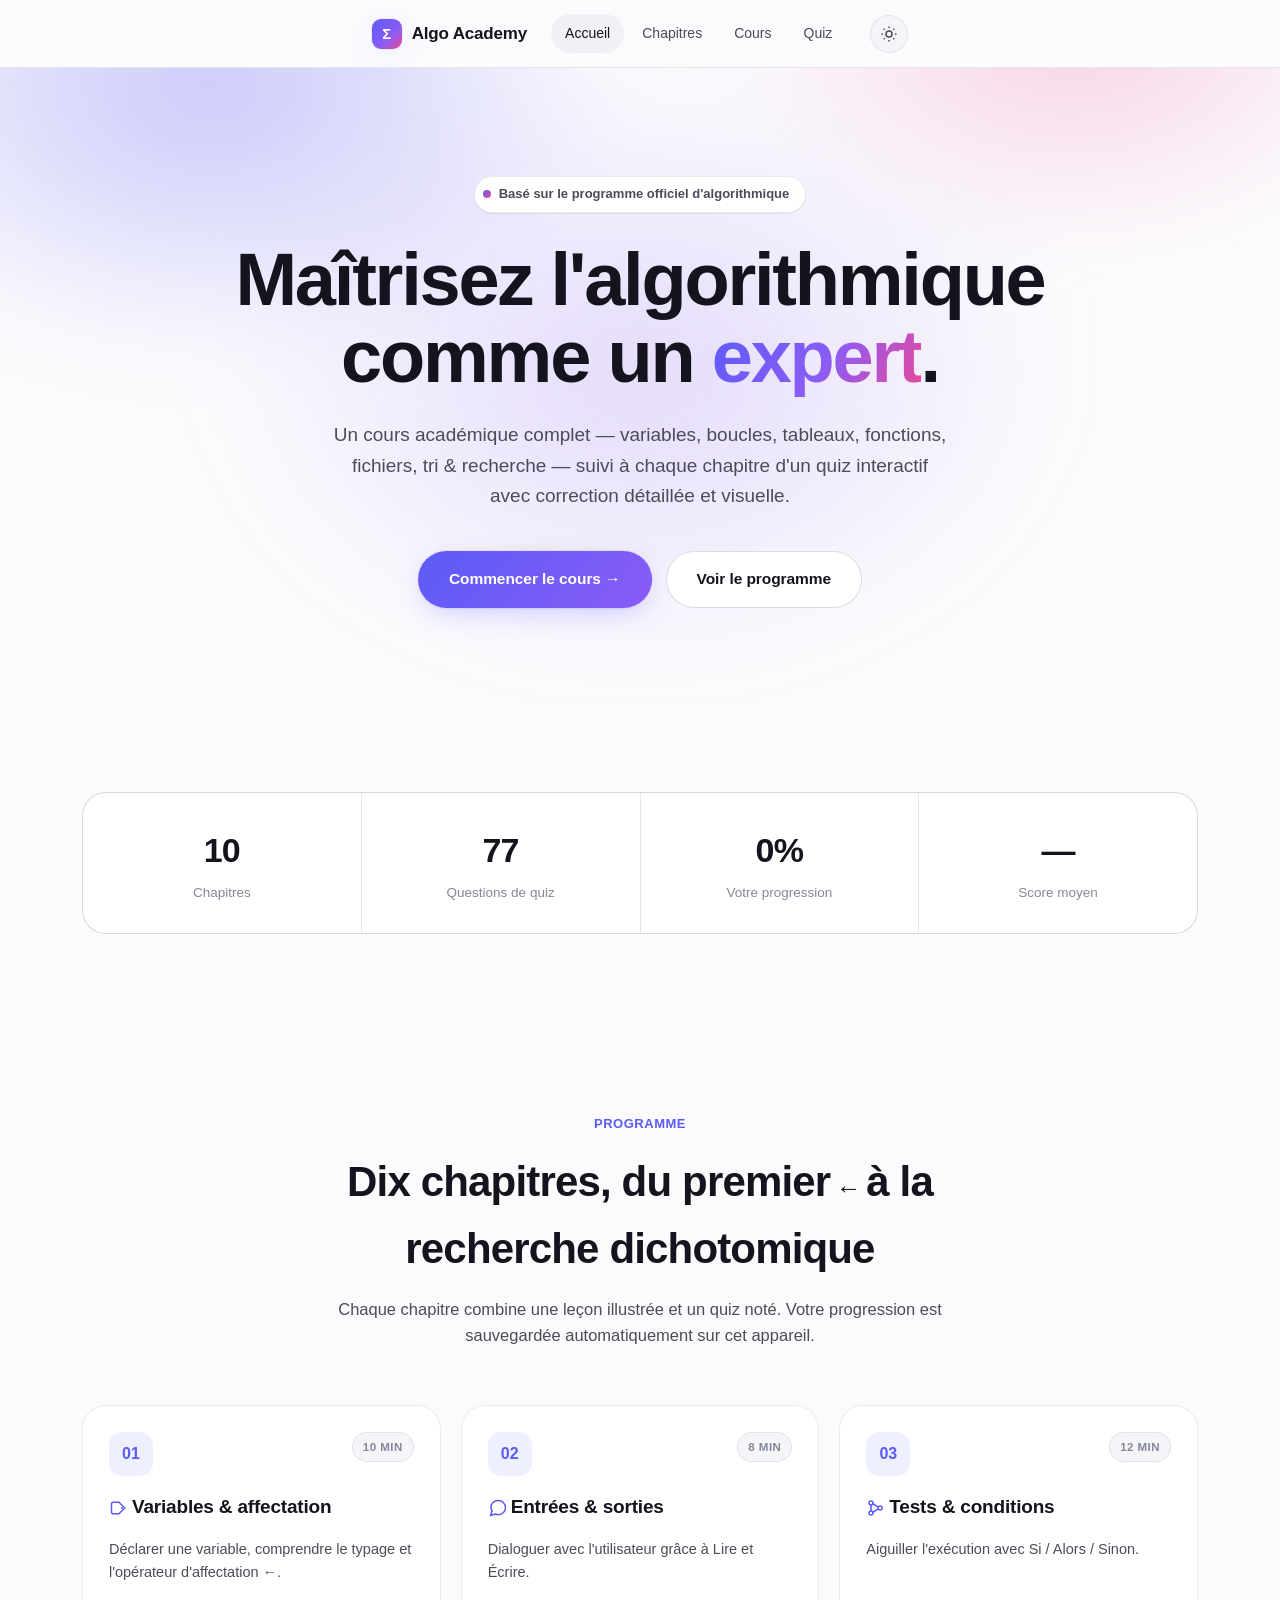
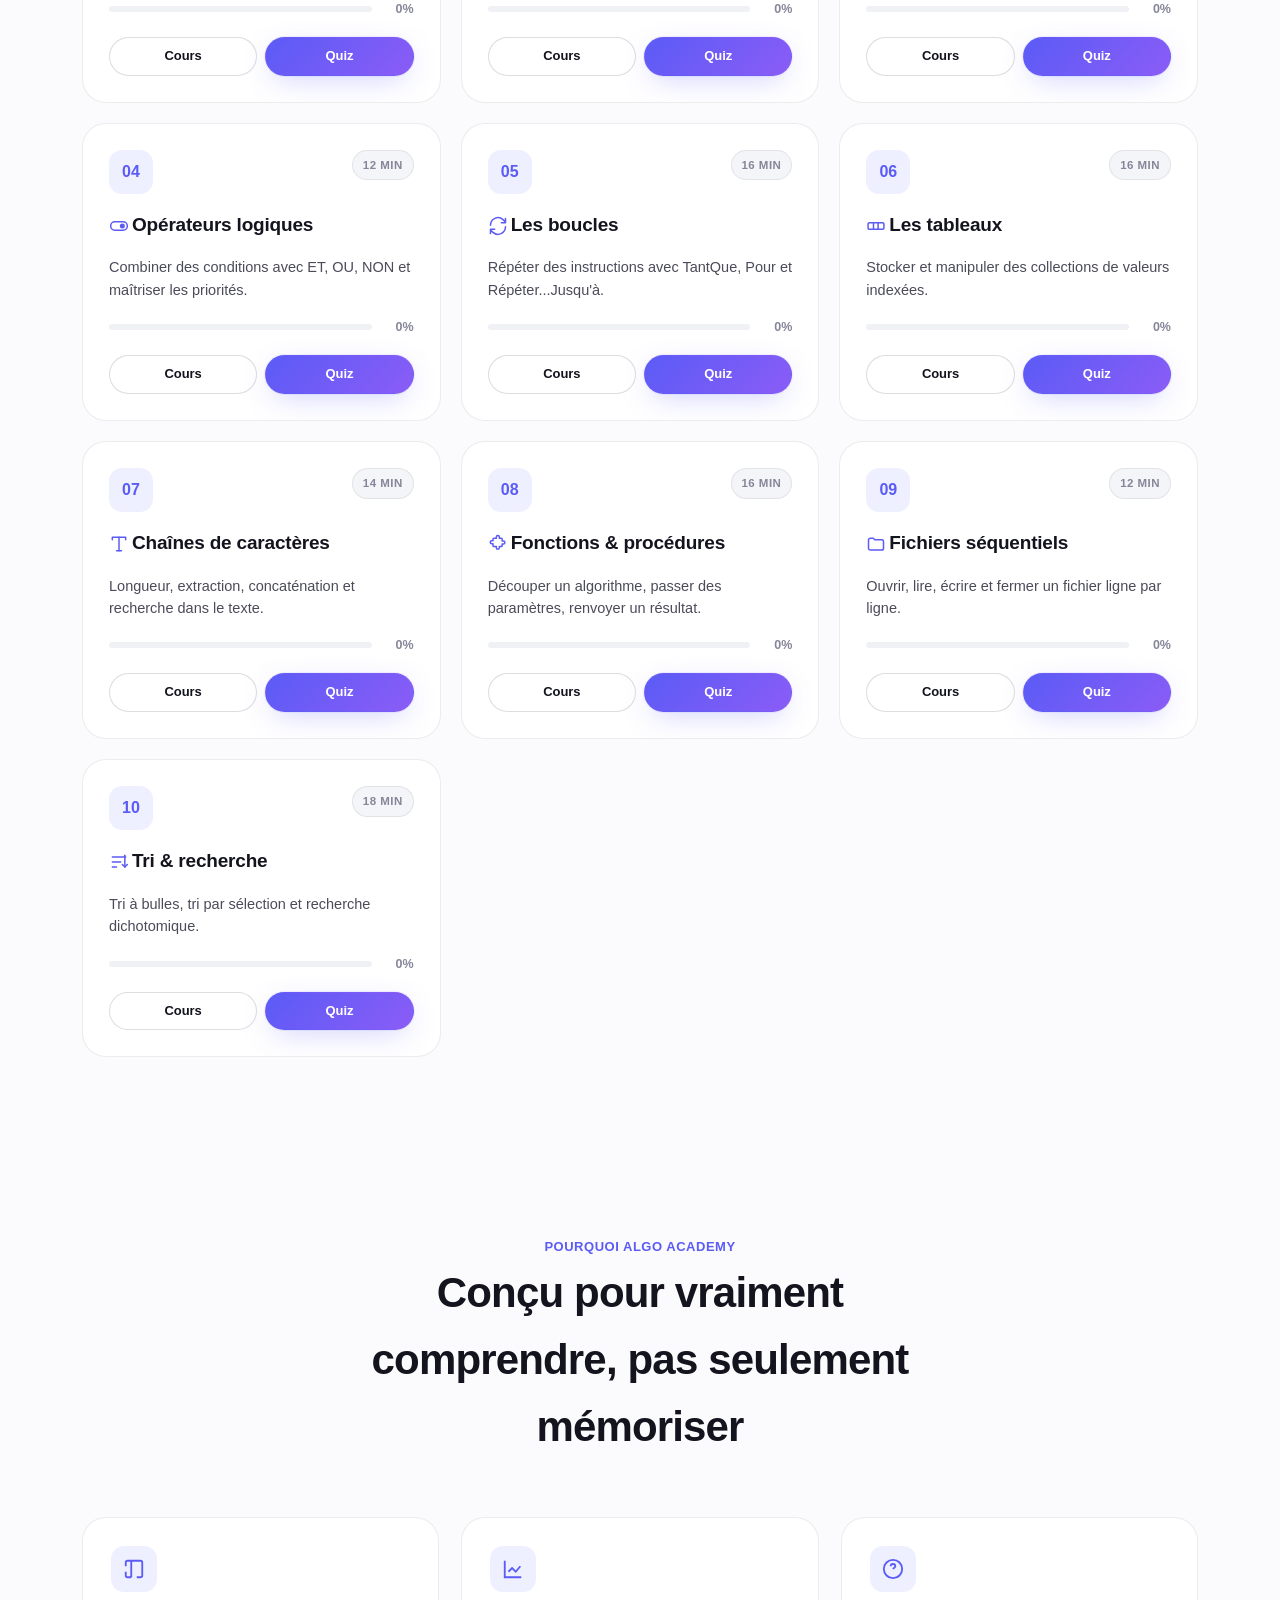
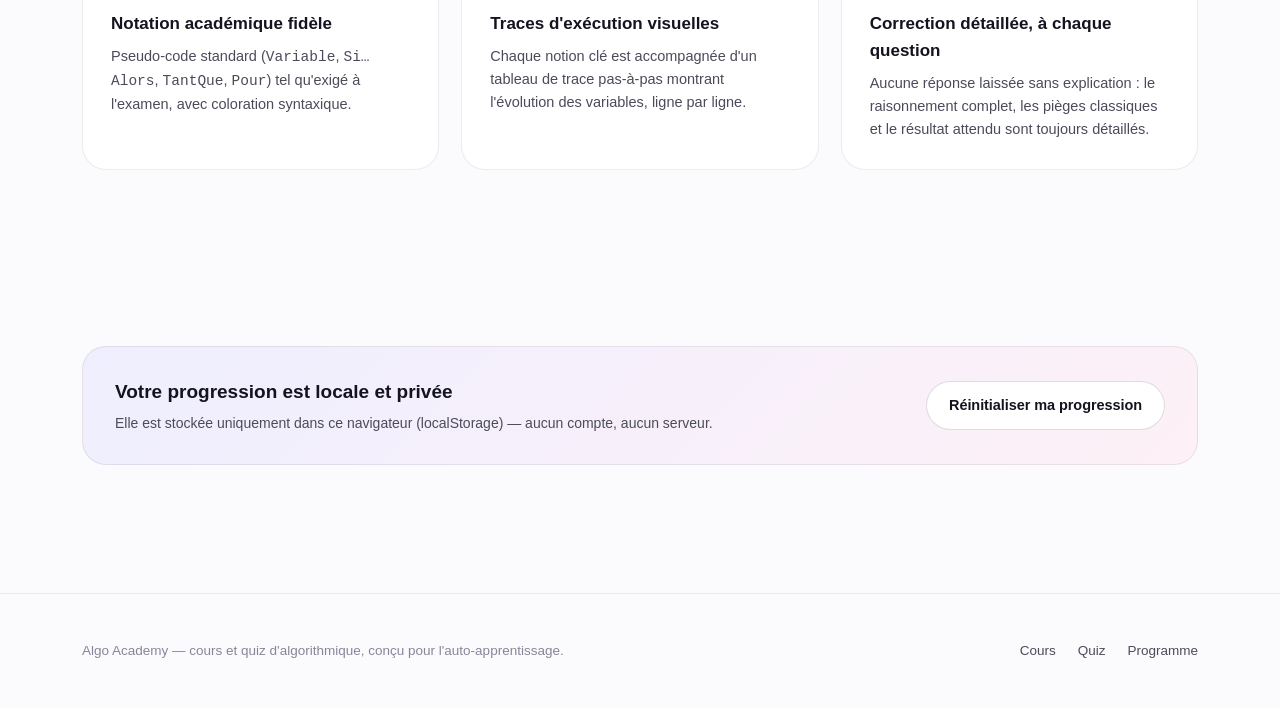
==== index.html @ 5d58f47e "fix all pages" ====
<!doctype html>
<html lang="fr">
<head>
<meta charset="UTF-8" />
<meta name="viewport" content="width=device-width, initial-scale=1.0" />
<title>Algo Academy — Cours &amp; quiz d'algorithmique</title>
<meta name="description" content="Apprenez l'algorithmique de zéro : cours académique complet et quiz interactifs avec correction détaillée et visuelle." />
<link rel="icon" href="data:image/svg+xml,<svg xmlns=%22http://www.w3.org/2000/svg%22 viewBox=%220 0 100 100%22><text y=%22.9em%22 font-size=%2290%22>🧮</text></svg>" />
<link rel="stylesheet" href="css/style.css" />
</head>
<body>

<header class="site-header">
  <div class="container">
    <a href="index.html" class="brand"><span class="brand-mark">Σ</span> Algo&nbsp;Academy</a>
    <nav class="main-nav">
      <a href="index.html" data-nav="index.html">Accueil</a>
      <a href="index.html#chapitres">Chapitres</a>
      <a href="cours.html" data-nav="cours.html">Cours</a>
      <a href="quiz.html" data-nav="quiz.html">Quiz</a>
    </nav>
    <div class="header-actions">
      <button class="icon-btn theme-toggle" aria-label="Basculer le thème">
        <svg class="icon-sun" viewBox="0 0 24 24" fill="none" stroke="currentColor" stroke-width="2"><circle cx="12" cy="12" r="4"/><path d="M12 2v2M12 20v2M4.93 4.93l1.41 1.41M17.66 17.66l1.41 1.41M2 12h2M20 12h2M4.93 19.07l1.41-1.41M17.66 6.34l1.41-1.41"/></svg>
        <svg class="icon-moon" viewBox="0 0 24 24" fill="none" stroke="currentColor" stroke-width="2"><path d="M21 12.79A9 9 0 1 1 11.21 3 7 7 0 0 0 21 12.79Z"/></svg>
      </button>
      <button class="icon-btn hamburger" aria-label="Menu" aria-expanded="false">
        <svg viewBox="0 0 24 24" fill="none" stroke="currentColor" stroke-width="2"><path d="M4 6h16M4 12h16M4 18h16"/></svg>
      </button>
    </div>
  </div>
</header>

<main>
  <section class="hero">
    <div class="hero-glow"></div>
    <div class="container">
      <div class="hero-badge"><span class="dot"></span> Basé sur le programme officiel d'algorithmique</div>
      <h1>Maîtrisez l'algorithmique<br class="hide-mobile"> comme un <span class="gradient-text">expert</span>.</h1>
      <p class="lead">Un cours académique complet — variables, boucles, tableaux, fonctions, fichiers, tri &amp; recherche — suivi à chaque chapitre d'un quiz interactif avec correction détaillée et visuelle.</p>
      <div class="hero-actions">
        <a href="cours.html?ch=01" class="btn btn-primary btn-lg">Commencer le cours →</a>
        <a href="#chapitres" class="btn btn-secondary btn-lg">Voir le programme</a>
      </div>
    </div>
  </section>

  <section>
    <div class="container">
      <div class="stats-strip reveal">
        <div class="stat-cell"><div class="num">10</div><div class="lbl">Chapitres</div></div>
        <div class="stat-cell"><div class="num" id="stat-questions">77</div><div class="lbl">Questions de quiz</div></div>
        <div class="stat-cell"><div class="num" id="stat-progress">0%</div><div class="lbl">Votre progression</div></div>
        <div class="stat-cell"><div class="num" id="stat-avg">—</div><div class="lbl">Score moyen</div></div>
      </div>
    </div>
  </section>

  <section id="chapitres">
    <div class="container">
      <div class="section-head reveal">
        <span class="eyebrow">Programme</span>
        <h2 style="margin-top:12px;">Dix chapitres, du premier <code class="inline" style="font-size:.6em;">←</code> à la recherche dichotomique</h2>
        <p>Chaque chapitre combine une leçon illustrée et un quiz noté. Votre progression est sauvegardée automatiquement sur cet appareil.</p>
      </div>
      <div class="chapter-grid" id="chapter-grid"></div>
    </div>
  </section>

  <section>
    <div class="container">
      <div class="section-head reveal">
        <span class="eyebrow">Pourquoi Algo Academy</span>
        <h2>Conçu pour vraiment comprendre, pas seulement mémoriser</h2>
      </div>
      <div class="feature-grid reveal">
        <div class="feature-card">
          <div class="feature-icon"><svg viewBox="0 0 24 24" fill="none" stroke="currentColor" stroke-width="2"><path d="M9 3H5a2 2 0 0 0-2 2v4m6-6h10a2 2 0 0 1 2 2v4M9 3v18M3 15v4a2 2 0 0 0 2 2h4M21 9v10a2 2 0 0 1-2 2h-4"/></svg></div>
          <h3>Notation académique fidèle</h3>
          <p>Pseudo-code standard (<code class="inline">Variable</code>, <code class="inline">Si…Alors</code>, <code class="inline">TantQue</code>, <code class="inline">Pour</code>) tel qu'exigé à l'examen, avec coloration syntaxique.</p>
        </div>
        <div class="feature-card">
          <div class="feature-icon"><svg viewBox="0 0 24 24" fill="none" stroke="currentColor" stroke-width="2"><path d="M3 3v18h18M7 15l4-4 4 4 5-6"/></svg></div>
          <h3>Traces d'exécution visuelles</h3>
          <p>Chaque notion clé est accompagnée d'un tableau de trace pas-à-pas montrant l'évolution des variables, ligne par ligne.</p>
        </div>
        <div class="feature-card">
          <div class="feature-icon"><svg viewBox="0 0 24 24" fill="none" stroke="currentColor" stroke-width="2"><circle cx="12" cy="12" r="10"/><path d="M9.5 9a2.5 2.5 0 0 1 5 0c0 1.5-2 2-2.5 3M12 17h.01"/></svg></div>
          <h3>Correction détaillée, à chaque question</h3>
          <p>Aucune réponse laissée sans explication : le raisonnement complet, les pièges classiques et le résultat attendu sont toujours détaillés.</p>
        </div>
      </div>
    </div>
  </section>

  <section>
    <div class="container">
      <div class="chapter-cta reveal" style="margin-top:0;">
        <div>
          <h3>Votre progression est locale et privée</h3>
          <p>Elle est stockée uniquement dans ce navigateur (localStorage) — aucun compte, aucun serveur.</p>
        </div>
        <button class="btn btn-secondary" id="reset-progress-btn">Réinitialiser ma progression</button>
      </div>
    </div>
  </section>
</main>

<footer class="site-footer">
  <div class="container">
    <p>Algo Academy — cours et quiz d'algorithmique, conçu pour l'auto-apprentissage.</p>
    <div class="footer-links">
      <a href="cours.html?ch=01">Cours</a>
      <a href="quiz.html?ch=01">Quiz</a>
      <a href="#chapitres">Programme</a>
    </div>
  </div>
</footer>

<script src="data/meta.js"></script>
<script src="js/progress.js"></script>
<script src="js/app.js"></script>
<script>
  function renderChapterGrid() {
    const stats = Progress.overallStats(CHAPTERS_META);
    document.getElementById("stat-questions").textContent = TOTAL_QUIZ_QUESTIONS;
    document.getElementById("stat-progress").textContent = stats.globalPct + "%";
    document.getElementById("stat-avg").textContent = stats.quizzesTaken ? stats.avgScore + "%" : "—";

    const grid = document.getElementById("chapter-grid");
    grid.innerHTML = CHAPTERS_META.map((c) => {
      const pct = Progress.chapterProgress(c.id);
      const done = pct >= 100;
      const quiz = Progress.quizResult(c.id);
      return `
      <div class="chapter-card reveal ${done ? "done" : ""}">
        <div class="chapter-card-top">
          <div class="chapter-num">${done ? "✓" : c.id}</div>
          <div class="chapter-badge ${done ? "done" : ""}">${done ? "Terminé" : c.minutes + " min"}</div>
        </div>
        <h3><span class="chapter-icon">${c.icon}</span>${c.title}</h3>
        <p>${c.short}</p>
        <div class="chapter-progress">
          <div class="progress-track"><div class="progress-fill" style="width:${pct}%"></div></div>
          <div class="progress-pct">${pct}%</div>
        </div>
        <div class="chapter-card-actions">
          <a class="btn btn-secondary btn-sm" href="cours.html?ch=${c.id}">Cours</a>
          <a class="btn btn-primary btn-sm" href="quiz.html?ch=${c.id}">${quiz ? "Refaire le quiz" : "Quiz"}</a>
        </div>
      </div>`;
    }).join("");

    document.querySelectorAll(".chapter-card.reveal").forEach((el) => el.classList.add("in-view"));
  }

  document.getElementById("reset-progress-btn").addEventListener("click", () => {
    if (confirm("Réinitialiser toute votre progression sur cet appareil ?")) {
      Progress.reset();
      renderChapterGrid();
      showToast("Progression réinitialisée");
    }
  });

  renderChapterGrid();
</script>
</body>
</html>
---- css/style.css ----
/* ==========================================================================
   Algo Academy — Design system
   Style : épuré haut de gamme (Apple / Stripe docs), light + dark mode
   ========================================================================== */

/* ---------- Fonts ---------- */
@font-face {
  font-family: "InterVar";
  src: local("Inter");
  font-weight: 100 900;
}

:root {
  /* ---------- Palette (light) ---------- */
  --bg: #fbfbfd;
  --bg-elevated: #ffffff;
  --bg-soft: #f4f5f8;
  --bg-inset: #f0f1f5;
  --border: rgba(20, 20, 35, 0.08);
  --border-strong: rgba(20, 20, 35, 0.14);

  --text-primary: #14141f;
  --text-secondary: #4b4b5a;
  --text-tertiary: #86869a;
  --text-on-accent: #ffffff;

  --accent: #5b5bf6;
  --accent-2: #8b5cf6;
  --accent-3: #ec4899;
  --accent-soft: #eef0ff;
  --accent-contrast: #ffffff;

  --success: #12b76a;
  --success-soft: #e7f9f0;
  --danger: #f04438;
  --danger-soft: #fef0ee;
  --warning: #f79009;
  --warning-soft: #fff6e9;
  --info: #2e90fa;
  --info-soft: #eaf4ff;

  --shadow-sm: 0 1px 2px rgba(20, 20, 40, 0.04), 0 1px 1px rgba(20, 20, 40, 0.03);
  --shadow-md: 0 6px 20px -4px rgba(20, 20, 40, 0.10), 0 2px 6px -2px rgba(20, 20, 40, 0.06);
  --shadow-lg: 0 24px 48px -12px rgba(20, 20, 40, 0.18), 0 8px 16px -4px rgba(20, 20, 40, 0.08);
  --shadow-glow: 0 0 0 1px rgba(91, 91, 246, 0.08), 0 8px 30px -8px rgba(91, 91, 246, 0.35);

  --code-bg: #14141f;
  --code-text: #e4e4ec;

  --radius-sm: 10px;
  --radius-md: 16px;
  --radius-lg: 24px;
  --radius-pill: 999px;

  --font-display: "InterVar", -apple-system, BlinkMacSystemFont, "SF Pro Display", "Segoe UI", Helvetica, Arial, sans-serif;
  --font-text: "InterVar", -apple-system, BlinkMacSystemFont, "SF Pro Text", "Segoe UI", Helvetica, Arial, sans-serif;
  --font-mono: "SF Mono", "JetBrains Mono", "Fira Code", ui-monospace, Menlo, Consolas, monospace;

  --ease-out: cubic-bezier(0.16, 1, 0.3, 1);
  --ease-spring: cubic-bezier(0.34, 1.56, 0.64, 1);

  --header-h: 68px;
  --sidebar-w: 292px;
  --toc-w: 240px;

  color-scheme: light;
}

:root[data-theme="dark"],
:root:not([data-theme="light"]) {
  @media (prefers-color-scheme: dark) {
    color-scheme: dark;
  }
}

:root[data-theme="dark"] {
  --bg: #0a0a10;
  --bg-elevated: #131319;
  --bg-soft: #17171f;
  --bg-inset: #1c1c26;
  --border: rgba(255, 255, 255, 0.09);
  --border-strong: rgba(255, 255, 255, 0.16);

  --text-primary: #f3f3f7;
  --text-secondary: #b4b4c4;
  --text-tertiary: #7b7b8d;
  --text-on-accent: #ffffff;

  --accent: #7c7cff;
  --accent-2: #a78bfa;
  --accent-3: #f472b6;
  --accent-soft: rgba(124, 124, 255, 0.14);
  --accent-contrast: #ffffff;

  --success: #32d583;
  --success-soft: rgba(50, 213, 131, 0.12);
  --danger: #f97066;
  --danger-soft: rgba(249, 112, 102, 0.12);
  --warning: #fdb022;
  --warning-soft: rgba(253, 176, 34, 0.12);
  --info: #53b1fd;
  --info-soft: rgba(83, 177, 253, 0.12);

  --shadow-sm: 0 1px 2px rgba(0, 0, 0, 0.3);
  --shadow-md: 0 6px 20px -4px rgba(0, 0, 0, 0.5), 0 2px 6px -2px rgba(0, 0, 0, 0.35);
  --shadow-lg: 0 24px 48px -12px rgba(0, 0, 0, 0.6), 0 8px 16px -4px rgba(0, 0, 0, 0.4);
  --shadow-glow: 0 0 0 1px rgba(124, 124, 255, 0.16), 0 8px 30px -8px rgba(124, 124, 255, 0.55);

  --code-bg: #0d0d13;
  --code-text: #e4e4ec;
  color-scheme: dark;
}

@media (prefers-color-scheme: dark) {
  :root:not([data-theme="light"]) {
    --bg: #0a0a10;
    --bg-elevated: #131319;
    --bg-soft: #17171f;
    --bg-inset: #1c1c26;
    --border: rgba(255, 255, 255, 0.09);
    --border-strong: rgba(255, 255, 255, 0.16);

    --text-primary: #f3f3f7;
    --text-secondary: #b4b4c4;
    --text-tertiary: #7b7b8d;
    --text-on-accent: #ffffff;

    --accent: #7c7cff;
    --accent-2: #a78bfa;
    --accent-3: #f472b6;
    --accent-soft: rgba(124, 124, 255, 0.14);
    --accent-contrast: #ffffff;

    --success: #32d583;
    --success-soft: rgba(50, 213, 131, 0.12);
    --danger: #f97066;
    --danger-soft: rgba(249, 112, 102, 0.12);
    --warning: #fdb022;
    --warning-soft: rgba(253, 176, 34, 0.12);
    --info: #53b1fd;
    --info-soft: rgba(83, 177, 253, 0.12);

    --shadow-sm: 0 1px 2px rgba(0, 0, 0, 0.3);
    --shadow-md: 0 6px 20px -4px rgba(0, 0, 0, 0.5), 0 2px 6px -2px rgba(0, 0, 0, 0.35);
    --shadow-lg: 0 24px 48px -12px rgba(0, 0, 0, 0.6), 0 8px 16px -4px rgba(0, 0, 0, 0.4);
    --shadow-glow: 0 0 0 1px rgba(124, 124, 255, 0.16), 0 8px 30px -8px rgba(124, 124, 255, 0.55);

    --code-bg: #0d0d13;
    --code-text: #e4e4ec;
  }
}

/* ---------- Reset ---------- */
* , *::before, *::after { box-sizing: border-box; }
html { -webkit-text-size-adjust: 100%; scroll-behavior: smooth; }
body {
  margin: 0;
  background: var(--bg);
  color: var(--text-primary);
  font-family: var(--font-text);
  font-size: 16px;
  line-height: 1.6;
  -webkit-font-smoothing: antialiased;
  text-rendering: optimizeLegibility;
  transition: background-color 0.3s var(--ease-out), color 0.3s var(--ease-out);
}
img, svg { display: block; max-width: 100%; }
a { color: inherit; text-decoration: none; }
button { font: inherit; color: inherit; }
ul, ol { padding: 0; margin: 0; list-style: none; }
h1, h2, h3, h4, p { margin: 0; }
::selection { background: var(--accent); color: #fff; }

/* Scrollbar */
::-webkit-scrollbar { width: 10px; height: 10px; }
::-webkit-scrollbar-track { background: transparent; }
::-webkit-scrollbar-thumb { background: var(--border-strong); border-radius: 99px; border: 2px solid var(--bg); }
::-webkit-scrollbar-thumb:hover { background: var(--text-tertiary); }

.container { max-width: 1180px; margin: 0 auto; padding: 0 32px; }

/* ---------- Typography helpers ---------- */
.eyebrow {
  display: inline-flex;
  align-items: center;
  gap: 8px;
  font-size: 13px;
  font-weight: 600;
  letter-spacing: 0.04em;
  text-transform: uppercase;
  color: var(--accent);
}
.gradient-text {
  background: linear-gradient(120deg, var(--accent) 0%, var(--accent-2) 55%, var(--accent-3) 100%);
  -webkit-background-clip: text;
  background-clip: text;
  color: transparent;
}

/* ==========================================================================
   Header / Nav
   ========================================================================== */
.site-header {
  position: sticky;
  top: 0;
  z-index: 100;
  height: var(--header-h);
  display: flex;
  align-items: center;
  backdrop-filter: blur(20px) saturate(1.6);
  -webkit-backdrop-filter: blur(20px) saturate(1.6);
  background: color-mix(in srgb, var(--bg) 72%, transparent);
  border-bottom: 1px solid var(--border);
}
.site-header .container { display: flex; align-items: center; justify-content: space-between; gap: 24px; height: 100%; }

.brand { display: flex; align-items: center; gap: 10px; font-family: var(--font-display); font-weight: 700; font-size: 17px; letter-spacing: -0.01em; }
.brand-mark {
  width: 30px; height: 30px; border-radius: 9px;
  background: linear-gradient(135deg, var(--accent), var(--accent-2) 60%, var(--accent-3));
  display: flex; align-items: center; justify-content: center;
  color: #fff; font-weight: 800; font-size: 15px;
  box-shadow: var(--shadow-glow);
}

.main-nav { display: flex; align-items: center; gap: 4px; }
.main-nav a {
  padding: 8px 14px; border-radius: var(--radius-pill);
  font-size: 14px; font-weight: 500; color: var(--text-secondary);
  transition: background 0.2s var(--ease-out), color 0.2s var(--ease-out);
}
.main-nav a:hover { color: var(--text-primary); background: var(--bg-soft); }
.main-nav a.active { color: var(--text-primary); background: var(--bg-inset); }

.header-actions { display: flex; align-items: center; gap: 10px; }

.icon-btn {
  width: 38px; height: 38px; border-radius: 50%;
  display: flex; align-items: center; justify-content: center;
  background: var(--bg-soft); border: 1px solid var(--border);
  cursor: pointer; transition: all 0.2s var(--ease-out);
}
.icon-btn:hover { border-color: var(--border-strong); transform: translateY(-1px); box-shadow: var(--shadow-sm); }
.icon-btn svg { width: 18px; height: 18px; stroke: var(--text-secondary); }

.theme-toggle .icon-moon { display: none; }
:root[data-theme="dark"] .theme-toggle .icon-sun { display: none; }
:root[data-theme="dark"] .theme-toggle .icon-moon { display: block; }

.hamburger { display: none; }

/* ==========================================================================
   Buttons
   ========================================================================== */
.btn {
  display: inline-flex; align-items: center; justify-content: center; gap: 8px;
  padding: 12px 22px; border-radius: var(--radius-pill);
  font-size: 14.5px; font-weight: 600; letter-spacing: -0.005em;
  border: 1px solid transparent; cursor: pointer;
  transition: transform 0.2s var(--ease-spring), box-shadow 0.25s var(--ease-out), background 0.2s var(--ease-out), border-color .2s;
  white-space: nowrap;
}
.btn:active { transform: scale(0.97); }
.btn-primary {
  background: linear-gradient(135deg, var(--accent), var(--accent-2));
  color: #fff; box-shadow: var(--shadow-glow);
}
.btn-primary:hover { transform: translateY(-2px); box-shadow: 0 12px 32px -8px rgba(91,91,246,.45); }
.btn-secondary { background: var(--bg-elevated); color: var(--text-primary); border-color: var(--border-strong); }
.btn-secondary:hover { border-color: var(--accent); box-shadow: var(--shadow-sm); transform: translateY(-1px); }
.btn-ghost { background: transparent; color: var(--text-secondary); }
.btn-ghost:hover { color: var(--text-primary); background: var(--bg-soft); }
.btn-sm { padding: 8px 16px; font-size: 13px; }
.btn-lg { padding: 15px 30px; font-size: 15.5px; }
.btn[disabled] { opacity: 0.5; cursor: not-allowed; pointer-events: none; }
.btn svg { width: 16px; height: 16px; }

/* ==========================================================================
   Hero
   ========================================================================== */
.hero { position: relative; overflow: hidden; padding: 108px 0 96px; text-align: center; }
.hero-glow {
  position: absolute; inset: -20% -10% auto -10%; height: 720px; z-index: -1;
  background:
    radial-gradient(38% 55% at 22% 20%, color-mix(in srgb, var(--accent) 32%, transparent) 0%, transparent 70%),
    radial-gradient(32% 48% at 78% 10%, color-mix(in srgb, var(--accent-3) 24%, transparent) 0%, transparent 70%),
    radial-gradient(40% 60% at 50% 60%, color-mix(in srgb, var(--accent-2) 20%, transparent) 0%, transparent 70%);
  filter: blur(40px);
  animation: drift 18s ease-in-out infinite alternate;
}
@keyframes drift {
  0% { transform: translate3d(0,0,0) scale(1); }
  100% { transform: translate3d(0, 30px, 0) scale(1.06); }
}
.hero-badge {
  display: inline-flex; align-items: center; gap: 8px;
  padding: 7px 16px 7px 8px; border-radius: var(--radius-pill);
  background: var(--bg-elevated); border: 1px solid var(--border);
  box-shadow: var(--shadow-sm); font-size: 13px; font-weight: 600; color: var(--text-secondary);
  margin-bottom: 28px;
}
.hero-badge .dot { width: 8px; height: 8px; border-radius: 50%; background: linear-gradient(135deg, var(--accent), var(--accent-3)); }
.hero h1 {
  font-family: var(--font-display);
  font-size: clamp(38px, 6vw, 74px);
  line-height: 1.05; letter-spacing: -0.03em; font-weight: 750;
  max-width: 900px; margin: 0 auto 24px;
}
.hero p.lead {
  font-size: clamp(16px, 2vw, 19px); color: var(--text-secondary);
  max-width: 620px; margin: 0 auto 40px; line-height: 1.6;
}
.hero-actions { display: flex; align-items: center; justify-content: center; gap: 14px; flex-wrap: wrap; }

/* ==========================================================================
   Sections / generic
   ========================================================================== */
section { padding: 88px 0; }
.section-head { text-align: center; max-width: 620px; margin: 0 auto 56px; }
.section-head h2 {
  font-family: var(--font-display); font-size: clamp(28px, 4vw, 42px);
  letter-spacing: -0.02em; font-weight: 700; margin-bottom: 14px;
}
.section-head p { color: var(--text-secondary); font-size: 16.5px; }

.reveal { opacity: 0; transform: translateY(24px); transition: opacity .7s var(--ease-out), transform .7s var(--ease-out); }
.reveal.in-view { opacity: 1; transform: translateY(0); }

/* ==========================================================================
   Stats strip
   ========================================================================== */
.stats-strip { display: grid; grid-template-columns: repeat(4, 1fr); gap: 1px; background: var(--border); border: 1px solid var(--border); border-radius: var(--radius-lg); overflow: hidden; }
.stat-cell { background: var(--bg-elevated); padding: 30px 24px; text-align: center; }
.stat-cell .num { font-family: var(--font-display); font-size: 34px; font-weight: 750; letter-spacing: -0.02em; }
.stat-cell .lbl { color: var(--text-tertiary); font-size: 13.5px; margin-top: 4px; }

/* ==========================================================================
   Chapter cards grid (home)
   ========================================================================== */
.chapter-grid { display: grid; grid-template-columns: repeat(auto-fit, minmax(310px, 1fr)); gap: 20px; }

.chapter-card {
  position: relative;
  background: var(--bg-elevated);
  border: 1px solid var(--border);
  border-radius: var(--radius-lg);
  padding: 26px;
  display: flex; flex-direction: column; gap: 16px;
  transition: transform .35s var(--ease-out), box-shadow .35s var(--ease-out), border-color .35s;
  overflow: hidden;
}
.chapter-card::before {
  content: ""; position: absolute; inset: 0; opacity: 0; z-index: 0;
  background: linear-gradient(160deg, color-mix(in srgb, var(--accent) 7%, transparent), transparent 60%);
  transition: opacity .35s var(--ease-out);
}
.chapter-card:hover { transform: translateY(-5px); border-color: var(--border-strong); box-shadow: var(--shadow-lg); }
.chapter-card:hover::before { opacity: 1; }
.chapter-card > * { position: relative; z-index: 1; }

.chapter-card-top { display: flex; align-items: flex-start; justify-content: space-between; gap: 12px; }
.chapter-num {
  width: 44px; height: 44px; border-radius: 13px; flex-shrink: 0;
  display: flex; align-items: center; justify-content: center;
  font-family: var(--font-display); font-weight: 700; font-size: 16px;
  background: var(--accent-soft); color: var(--accent);
}
.chapter-card.done .chapter-num { background: linear-gradient(135deg, var(--success), #0d9488); color: #fff; }
.chapter-num svg { width: 46%; height: 46%; }
.chapter-icon { display: inline-flex; vertical-align: -5px; margin-right: 3px; color: var(--accent); }
.chapter-icon svg { width: 20px; height: 20px; }
.chapter-icon.lg { vertical-align: -9px; margin-right: 8px; }
.chapter-icon.lg svg { width: 32px; height: 32px; }
.quiz-intro .chapter-num svg { width: 44%; height: 44%; }
.chapter-badge {
  font-size: 11.5px; font-weight: 700; letter-spacing: .04em; text-transform: uppercase;
  padding: 5px 10px; border-radius: var(--radius-pill); color: var(--text-tertiary); background: var(--bg-soft);
  border: 1px solid var(--border);
}
.chapter-badge.done { color: var(--success); background: var(--success-soft); border-color: transparent; }
.chapter-card h3 { font-family: var(--font-display); font-size: 19px; font-weight: 700; letter-spacing: -0.01em; }
.chapter-card p { color: var(--text-secondary); font-size: 14.5px; line-height: 1.55; flex-grow: 1; }

.chapter-progress { display: flex; align-items: center; gap: 10px; }
.progress-track { flex-grow: 1; height: 6px; border-radius: 99px; background: var(--bg-inset); overflow: hidden; }
.progress-fill { height: 100%; border-radius: 99px; background: linear-gradient(90deg, var(--accent), var(--accent-2)); transition: width .6s var(--ease-out); }
.progress-pct { font-size: 12.5px; font-weight: 700; color: var(--text-tertiary); min-width: 32px; text-align: right; }

.chapter-card-actions { display: flex; gap: 8px; margin-top: 2px; }
.chapter-card-actions .btn { flex: 1; }

/* ==========================================================================
   Feature / "why" cards
   ========================================================================== */
.feature-grid { display: grid; grid-template-columns: repeat(3, 1fr); gap: 22px; }
.feature-card { padding: 28px; border-radius: var(--radius-lg); background: var(--bg-elevated); border: 1px solid var(--border); }
.feature-icon {
  width: 46px; height: 46px; border-radius: 13px; margin-bottom: 18px;
  display: flex; align-items: center; justify-content: center;
  background: var(--accent-soft); color: var(--accent);
}
.feature-icon svg { width: 22px; height: 22px; }
.feature-card h3 { font-size: 17px; font-weight: 700; margin-bottom: 8px; font-family: var(--font-display); }
.feature-card p { color: var(--text-secondary); font-size: 14.5px; line-height: 1.6; }

/* ==========================================================================
   Footer
   ========================================================================== */
.site-footer { border-top: 1px solid var(--border); padding: 46px 0; margin-top: 40px; }
.site-footer .container { display: flex; align-items: center; justify-content: space-between; flex-wrap: wrap; gap: 16px; }
.site-footer p { color: var(--text-tertiary); font-size: 13.5px; }
.footer-links { display: flex; gap: 22px; }
.footer-links a { font-size: 13.5px; color: var(--text-secondary); }
.footer-links a:hover { color: var(--accent); }

/* ==========================================================================
   Docs layout (cours.html / quiz.html)
   ========================================================================== */
.docs-shell { display: flex; align-items: flex-start; max-width: 1440px; margin: 0 auto; }

.docs-sidebar {
  position: sticky; top: var(--header-h); height: calc(100vh - var(--header-h));
  width: var(--sidebar-w); flex-shrink: 0; overflow-y: auto;
  padding: 28px 14px 40px 28px; border-right: 1px solid var(--border);
}
.sidebar-search {
  display: flex; align-items: center; gap: 8px; padding: 9px 12px; margin-bottom: 18px;
  border-radius: var(--radius-sm); border: 1px solid var(--border); background: var(--bg-soft);
  color: var(--text-tertiary); font-size: 13.5px;
}
.sidebar-search svg { width: 15px; height: 15px; flex-shrink: 0; }

.sidebar-group { margin-bottom: 22px; }
.sidebar-group-title { font-size: 11.5px; font-weight: 700; text-transform: uppercase; letter-spacing: .06em; color: var(--text-tertiary); padding: 0 12px; margin-bottom: 8px; }
.sidebar-link {
  display: flex; align-items: center; gap: 10px; padding: 8px 12px; border-radius: 10px;
  font-size: 14px; color: var(--text-secondary); font-weight: 500; margin-bottom: 2px;
  transition: background .2s, color .2s;
}
.sidebar-link:hover { background: var(--bg-soft); color: var(--text-primary); }
.sidebar-link.active { background: var(--accent-soft); color: var(--accent); font-weight: 700; }
.sidebar-link .chip {
  width: 22px; height: 22px; border-radius: 7px; flex-shrink: 0; font-size: 11px; font-weight: 700;
  display: flex; align-items: center; justify-content: center; background: var(--bg-inset); color: var(--text-tertiary);
}
.sidebar-link.active .chip { background: var(--accent); color: #fff; }
.sidebar-link.complete .chip { background: var(--success-soft); color: var(--success); }
.sidebar-link .status-dot { margin-left: auto; width: 7px; height: 7px; border-radius: 50%; background: var(--success); flex-shrink: 0; }

.docs-main { flex-grow: 1; min-width: 0; padding: 48px 56px 120px; max-width: 860px; }
.docs-toc {
  position: sticky; top: var(--header-h); height: calc(100vh - var(--header-h)); overflow-y: auto;
  width: var(--toc-w); flex-shrink: 0; padding: 48px 28px 40px 0;
}
.docs-toc .toc-title { font-size: 12px; font-weight: 700; text-transform: uppercase; letter-spacing: .06em; color: var(--text-tertiary); margin-bottom: 12px; }
.docs-toc a { display: block; font-size: 13.5px; color: var(--text-tertiary); padding: 6px 0 6px 14px; border-left: 2px solid var(--border); transition: color .2s, border-color .2s; }
.docs-toc a:hover { color: var(--text-primary); }
.docs-toc a.active { color: var(--accent); border-color: var(--accent); font-weight: 600; }

.docs-breadcrumb { display: flex; align-items: center; gap: 8px; font-size: 13.5px; color: var(--text-tertiary); margin-bottom: 20px; }
.docs-breadcrumb svg { width: 13px; height: 13px; }
.docs-breadcrumb a:hover { color: var(--accent); }

.docs-header { margin-bottom: 40px; }
.docs-kicker { display: flex; align-items: center; gap: 10px; margin-bottom: 14px; }
.docs-kicker .chapter-num { width: 34px; height: 34px; font-size: 14px; border-radius: 10px; }
.docs-kicker span { font-size: 13px; font-weight: 700; color: var(--accent); text-transform: uppercase; letter-spacing: .05em; }
.docs-header h1 { font-family: var(--font-display); font-size: clamp(30px, 4vw, 42px); font-weight: 750; letter-spacing: -0.025em; margin-bottom: 14px; }
.docs-header .docs-lead { font-size: 17px; color: var(--text-secondary); line-height: 1.6; }

.docs-meta { display: flex; gap: 22px; margin-top: 22px; flex-wrap: wrap; }
.docs-meta-item { display: flex; align-items: center; gap: 7px; font-size: 13px; color: var(--text-tertiary); }
.docs-meta-item svg { width: 15px; height: 15px; }

/* prose */
.prose { display: flex; flex-direction: column; gap: 22px; }
.prose h2 { font-family: var(--font-display); font-size: 25px; font-weight: 700; letter-spacing: -0.015em; margin-top: 22px; scroll-margin-top: 90px; }
.prose h3 { font-family: var(--font-display); font-size: 19px; font-weight: 700; margin-top: 6px; scroll-margin-top: 90px; }
.prose p { color: var(--text-secondary); font-size: 15.5px; line-height: 1.75; }
.prose strong { color: var(--text-primary); font-weight: 650; }
.prose ul, .prose ol { display: flex; flex-direction: column; gap: 9px; padding-left: 4px; }
.prose li { color: var(--text-secondary); font-size: 15.5px; line-height: 1.65; display: flex; gap: 10px; }
.prose li::before { content: "—"; color: var(--text-tertiary); flex-shrink: 0; }
.prose ol { counter-reset: item; }
.prose ol li { counter-increment: item; }
.prose ol li::before { content: counter(item) "."; color: var(--accent); font-weight: 700; }
.prose code.inline { font-family: var(--font-mono); background: var(--bg-inset); padding: 2px 7px; border-radius: 6px; font-size: 0.87em; color: var(--accent); }

/* callouts */
.callout { display: flex; gap: 14px; padding: 18px 20px; border-radius: var(--radius-md); border: 1px solid var(--border); background: var(--bg-soft); }
.callout .icon { width: 22px; height: 22px; flex-shrink: 0; margin-top: 1px; }
.callout .body strong { display: block; font-size: 14px; margin-bottom: 3px; }
.callout .body p, .callout .body { font-size: 14.5px; color: var(--text-secondary); line-height: 1.6; }
.callout-info { background: var(--info-soft); border-color: transparent; } .callout-info .icon { color: var(--info); }
.callout-tip { background: var(--success-soft); border-color: transparent; } .callout-tip .icon { color: var(--success); }
.callout-warn { background: var(--warning-soft); border-color: transparent; } .callout-warn .icon { color: var(--warning); }
.callout-pitfall { background: var(--danger-soft); border-color: transparent; } .callout-pitfall .icon { color: var(--danger); }

/* code blocks */
.code-block { border-radius: var(--radius-md); overflow: hidden; border: 1px solid var(--border-strong); box-shadow: var(--shadow-sm); }
.code-block-head { display: flex; align-items: center; justify-content: space-between; padding: 10px 16px; background: color-mix(in srgb, var(--code-bg) 92%, #fff 8%); }
.code-dots { display: flex; gap: 6px; }
.code-dots span { width: 10px; height: 10px; border-radius: 50%; }
.code-dots span:nth-child(1) { background: #ff5f57; } .code-dots span:nth-child(2) { background: #febc2e; } .code-dots span:nth-child(3) { background: #28c840; }
.code-label { font-family: var(--font-mono); font-size: 12px; color: #8b8b9a; }
.copy-btn { display: flex; align-items: center; gap: 6px; font-size: 12px; color: #8b8b9a; background: transparent; border: none; cursor: pointer; padding: 4px 8px; border-radius: 6px; }
.copy-btn:hover { color: #fff; background: rgba(255,255,255,.08); }
.copy-btn svg { width: 13px; height: 13px; }
pre.code-body { margin: 0; padding: 18px 20px; background: var(--code-bg); overflow-x: auto; }
pre.code-body code { font-family: var(--font-mono); font-size: 13.5px; line-height: 1.7; color: var(--code-text); white-space: pre; }
.kw { color: #ff7ab8; font-weight: 600; }
.tp { color: #7ee0d0; }
.st { color: #a3e07a; }
.nb { color: #8fb8ff; }
.cm { color: #7b7b8d; font-style: italic; }
.fn { color: #ffcb6b; }

/* trace tables */
.trace-table-wrap { overflow-x: auto; border-radius: var(--radius-md); border: 1px solid var(--border); }
table.trace-table { width: 100%; border-collapse: collapse; font-family: var(--font-mono); font-size: 13px; }
table.trace-table th, table.trace-table td { padding: 10px 16px; text-align: center; border-bottom: 1px solid var(--border); white-space: nowrap; }
table.trace-table th { background: var(--bg-soft); color: var(--text-tertiary); font-weight: 700; text-transform: uppercase; font-size: 11px; letter-spacing: .04em; }
table.trace-table td { color: var(--text-secondary); }
table.trace-table td.instr { text-align: left; color: var(--text-primary); font-weight: 600; }
table.trace-table tr:last-child td { border-bottom: none; }
table.trace-table td.changed { color: var(--accent); font-weight: 700; background: var(--accent-soft); border-radius: 6px; }

/* diagram: array boxes */
.array-diagram { display: flex; flex-wrap: wrap; gap: 0; }
.array-cell {
  min-width: 56px; height: 56px; display: flex; align-items: center; justify-content: center;
  border: 1.5px solid var(--border-strong); font-family: var(--font-mono); font-weight: 700; font-size: 15px;
  background: var(--bg-elevated); position: relative; transition: background .3s, transform .3s;
}
.array-cell:first-child { border-radius: 10px 0 0 10px; }
.array-cell:last-child { border-radius: 0 10px 10px 0; }
.array-cell .idx { position: absolute; bottom: -22px; font-size: 11px; color: var(--text-tertiary); font-weight: 500; }
.array-cell.hl { background: var(--accent-soft); border-color: var(--accent); color: var(--accent); transform: translateY(-4px); }
.array-diagram-wrap { padding-bottom: 26px; }

/* flow steps (visual pipeline) */
.flow-steps { display: flex; flex-wrap: wrap; align-items: stretch; gap: 0; }
.flow-step { display: flex; align-items: center; gap: 0; }
.flow-step-card { padding: 14px 18px; border-radius: var(--radius-md); border: 1px solid var(--border); background: var(--bg-elevated); font-size: 13.5px; font-weight: 600; min-width: 120px; text-align: center; }
.flow-arrow { width: 30px; display: flex; align-items: center; justify-content: center; color: var(--text-tertiary); flex-shrink: 0; }
.flow-arrow svg { width: 18px; height: 18px; }

/* comparison grid (do / dont) */
.compare-grid { display: grid; grid-template-columns: 1fr 1fr; gap: 16px; }
.compare-card { border-radius: var(--radius-md); padding: 18px 20px; border: 1px solid var(--border); }
.compare-card.good { background: var(--success-soft); }
.compare-card.bad { background: var(--danger-soft); }
.compare-card .compare-head { display: flex; align-items: center; gap: 8px; font-weight: 700; font-size: 13.5px; margin-bottom: 10px; }
.compare-card.good .compare-head { color: var(--success); }
.compare-card.bad .compare-head { color: var(--danger); }
.compare-card pre { margin: 0; font-family: var(--font-mono); font-size: 12.5px; background: transparent; white-space: pre-wrap; color: var(--text-primary); }

/* keyword syntax box */
.syntax-box { border-radius: var(--radius-md); border: 1px dashed var(--border-strong); background: var(--bg-soft); padding: 18px 20px; }
.syntax-box .syntax-title { font-size: 12px; font-weight: 700; text-transform: uppercase; letter-spacing: .05em; color: var(--text-tertiary); margin-bottom: 8px; }
.syntax-box pre { margin: 0; font-family: var(--font-mono); font-size: 13.5px; color: var(--text-primary); white-space: pre-wrap; line-height: 1.65; }

/* chapter footer nav */
.docs-pagenav { display: grid; grid-template-columns: 1fr 1fr; gap: 16px; margin-top: 56px; padding-top: 32px; border-top: 1px solid var(--border); }
.pagenav-card { display: flex; flex-direction: column; gap: 4px; padding: 18px 20px; border-radius: var(--radius-md); border: 1px solid var(--border); transition: border-color .2s, transform .2s; }
.pagenav-card:hover { border-color: var(--accent); transform: translateY(-2px); }
.pagenav-card.next { text-align: right; align-items: flex-end; }
.pagenav-card .pagenav-lbl { font-size: 12px; color: var(--text-tertiary); font-weight: 600; }
.pagenav-card .pagenav-title { font-weight: 700; font-size: 15px; }

.chapter-cta {
  margin-top: 40px; padding: 30px 32px; border-radius: var(--radius-lg);
  background: linear-gradient(135deg, color-mix(in srgb, var(--accent) 10%, var(--bg-elevated)), color-mix(in srgb, var(--accent-3) 8%, var(--bg-elevated)));
  border: 1px solid var(--border);
  display: flex; align-items: center; justify-content: space-between; gap: 20px; flex-wrap: wrap;
}
.chapter-cta h3 { font-family: var(--font-display); font-size: 19px; margin-bottom: 4px; }
.chapter-cta p { color: var(--text-secondary); font-size: 14px; }

/* mobile sidebar toggle */
.sidebar-toggle { display: none; }

/* ==========================================================================
   Quiz page
   ========================================================================== */
.quiz-shell { max-width: 760px; margin: 0 auto; padding: 44px 24px 120px; }
.quiz-topbar { display: flex; align-items: center; gap: 16px; margin-bottom: 36px; }
.quiz-progress-track { flex-grow: 1; height: 8px; border-radius: 99px; background: var(--bg-inset); overflow: hidden; }
.quiz-progress-fill { height: 100%; border-radius: 99px; background: linear-gradient(90deg, var(--accent), var(--accent-2)); transition: width .5s var(--ease-spring); }
.quiz-step-lbl { font-size: 13.5px; font-weight: 700; color: var(--text-tertiary); white-space: nowrap; font-variant-numeric: tabular-nums; }
.quiz-exit { width: 38px; height: 38px; border-radius: 50%; display: flex; align-items: center; justify-content: center; background: var(--bg-soft); border: 1px solid var(--border); flex-shrink: 0; }
.quiz-exit svg { width: 16px; height: 16px; }

.quiz-lives { display: flex; gap: 4px; }
.quiz-lives svg { width: 18px; height: 18px; }

.quiz-card {
  background: var(--bg-elevated); border: 1px solid var(--border); border-radius: var(--radius-lg);
  padding: 36px; box-shadow: var(--shadow-md);
}
.quiz-type-badge {
  display: inline-flex; align-items: center; gap: 6px; font-size: 11.5px; font-weight: 700; text-transform: uppercase;
  letter-spacing: .05em; color: var(--accent); background: var(--accent-soft); padding: 5px 12px; border-radius: var(--radius-pill);
  margin-bottom: 18px;
}
.quiz-question { font-family: var(--font-display); font-size: 21px; font-weight: 700; letter-spacing: -0.01em; line-height: 1.4; margin-bottom: 20px; }

.quiz-options { display: flex; flex-direction: column; gap: 10px; margin-top: 22px; }
.quiz-option {
  display: flex; align-items: center; gap: 14px; padding: 15px 18px; border-radius: var(--radius-md);
  border: 1.5px solid var(--border); background: var(--bg-soft); cursor: pointer; text-align: left;
  transition: border-color .18s, background .18s, transform .12s;
  font-size: 15px; font-weight: 500; width: 100%;
}
.quiz-option:hover:not([disabled]) { border-color: var(--accent); transform: translateX(2px); }
.quiz-option .opt-letter {
  width: 28px; height: 28px; border-radius: 8px; flex-shrink: 0; background: var(--bg-inset); color: var(--text-tertiary);
  display: flex; align-items: center; justify-content: center; font-weight: 700; font-size: 13px; font-family: var(--font-mono);
}
.quiz-option .opt-text code.inline { font-size: .92em; }
.quiz-option.selected { border-color: var(--accent); background: var(--accent-soft); }
.quiz-option.selected .opt-letter { background: var(--accent); color: #fff; }
.quiz-option.correct { border-color: var(--success); background: var(--success-soft); }
.quiz-option.correct .opt-letter { background: var(--success); color: #fff; }
.quiz-option.incorrect { border-color: var(--danger); background: var(--danger-soft); }
.quiz-option.incorrect .opt-letter { background: var(--danger); color: #fff; }
.quiz-option[disabled] { cursor: default; }
.quiz-option .opt-mark { margin-left: auto; width: 20px; height: 20px; flex-shrink: 0; }

.quiz-feedback-banner {
  display: flex; align-items: center; gap: 12px; padding: 16px 20px; border-radius: var(--radius-md);
  margin-top: 20px; font-weight: 700; font-size: 15px;
  opacity: 0; transform: translateY(-8px) scale(0.98); transition: all .35s var(--ease-spring);
  pointer-events: none;
}
.quiz-feedback-banner.show { opacity: 1; transform: translateY(0) scale(1); }
.quiz-feedback-banner.ok { background: var(--success-soft); color: var(--success); }
.quiz-feedback-banner.ko { background: var(--danger-soft); color: var(--danger); }
.quiz-feedback-banner svg { width: 22px; height: 22px; flex-shrink: 0; }

.quiz-explain {
  margin-top: 22px; padding-top: 22px; border-top: 1px dashed var(--border-strong);
  max-height: 0; overflow: hidden; opacity: 0; transition: max-height .5s var(--ease-out), opacity .4s var(--ease-out) .05s;
}
.quiz-explain.show { max-height: 2000px; opacity: 1; }
.quiz-explain-title { display: flex; align-items: center; gap: 8px; font-size: 13px; font-weight: 700; text-transform: uppercase; letter-spacing: .04em; color: var(--accent); margin-bottom: 14px; }
.quiz-explain-title svg { width: 16px; height: 16px; }
.quiz-explain .prose p, .quiz-explain .prose li { font-size: 14.5px; }
.quiz-explain > .prose { gap: 16px; }

.quiz-actions { display: flex; justify-content: flex-end; gap: 12px; margin-top: 28px; }

.quiz-code-embed { margin-bottom: 6px; }

/* result screen */
.quiz-result { text-align: center; padding: 20px 0 0; }
.result-ring-wrap { position: relative; width: 176px; height: 176px; margin: 0 auto 28px; }
.result-ring-wrap svg { width: 100%; height: 100%; transform: rotate(-90deg); }
.result-ring-bg { fill: none; stroke: var(--bg-inset); stroke-width: 10; }
.result-ring-fill { fill: none; stroke: url(#ringGrad); stroke-width: 10; stroke-linecap: round; transition: stroke-dashoffset 1.2s var(--ease-spring); }
.result-ring-label { position: absolute; inset: 0; display: flex; flex-direction: column; align-items: center; justify-content: center; }
.result-ring-label .pct { font-family: var(--font-display); font-size: 36px; font-weight: 800; letter-spacing: -0.02em; }
.result-ring-label .sub { font-size: 12px; color: var(--text-tertiary); font-weight: 600; }
.quiz-result h2 { font-family: var(--font-display); font-size: 26px; margin-bottom: 10px; }
.quiz-result > p { color: var(--text-secondary); margin-bottom: 30px; }
.result-stats { display: flex; justify-content: center; gap: 14px; margin-bottom: 34px; flex-wrap: wrap; }
.result-stat { background: var(--bg-soft); border: 1px solid var(--border); border-radius: var(--radius-md); padding: 14px 22px; min-width: 110px; }
.result-stat .n { font-family: var(--font-display); font-weight: 800; font-size: 22px; }
.result-stat .l { font-size: 12px; color: var(--text-tertiary); margin-top: 2px; }
.result-actions { display: flex; justify-content: center; gap: 12px; flex-wrap: wrap; }

.review-list { text-align: left; margin-top: 44px; display: flex; flex-direction: column; gap: 10px; }
.review-item { display: flex; align-items: flex-start; gap: 12px; padding: 14px 16px; border-radius: var(--radius-md); border: 1px solid var(--border); background: var(--bg-elevated); }
.review-item svg { width: 18px; height: 18px; flex-shrink: 0; margin-top: 2px; }
.review-item.ok svg { color: var(--success); }
.review-item.ko svg { color: var(--danger); }
.review-item .rq { font-size: 14px; font-weight: 600; }
.review-item .ra { font-size: 12.5px; color: var(--text-tertiary); margin-top: 3px; }

/* confetti */
.confetti-piece { position: fixed; top: -10px; z-index: 300; border-radius: 2px; pointer-events: none; animation: confetti-fall linear forwards; }
@keyframes confetti-fall {
  to { transform: translateY(105vh) rotate(720deg); opacity: .2; }
}

/* quiz intro card */
.quiz-intro { max-width: 640px; margin: 60px auto; text-align: center; }
.quiz-intro .chapter-num { width: 64px; height: 64px; font-size: 24px; border-radius: 18px; margin: 0 auto 22px; }
.quiz-intro h1 { font-family: var(--font-display); font-size: clamp(28px, 4vw, 38px); font-weight: 750; letter-spacing: -0.02em; margin-bottom: 14px; }
.quiz-intro p.lead { color: var(--text-secondary); font-size: 16px; margin-bottom: 30px; }
.quiz-intro-stats { display: flex; justify-content: center; gap: 30px; margin-bottom: 36px; flex-wrap: wrap; }
.quiz-intro-stats div { text-align: center; }
.quiz-intro-stats .n { font-family: var(--font-display); font-weight: 800; font-size: 24px; }
.quiz-intro-stats .l { font-size: 12.5px; color: var(--text-tertiary); }

/* toast */
.toast { position: fixed; bottom: 26px; left: 50%; transform: translateX(-50%) translateY(20px); opacity: 0; pointer-events: none; z-index: 400; background: var(--text-primary); color: var(--bg); padding: 12px 20px; border-radius: var(--radius-pill); font-size: 13.5px; font-weight: 600; box-shadow: var(--shadow-lg); transition: all .3s var(--ease-spring); }
.toast.show { opacity: 1; transform: translateX(-50%) translateY(0); pointer-events: auto; }

/* ==========================================================================
   Responsive
   ========================================================================== */
@media (max-width: 1180px) {
  .docs-toc { display: none; }
  .docs-main { max-width: none; }
}
@media (max-width: 900px) {
  .feature-grid { grid-template-columns: 1fr; }
  .stats-strip { grid-template-columns: repeat(2, 1fr); }
  .compare-grid { grid-template-columns: 1fr; }
  .main-nav { display: none; }
  .main-nav.mobile-open {
    display: flex; flex-direction: column; align-items: stretch; gap: 2px;
    position: absolute; top: var(--header-h); left: 0; right: 0; z-index: 95;
    background: var(--bg-elevated); border-bottom: 1px solid var(--border);
    padding: 10px 20px 16px; box-shadow: var(--shadow-md);
  }
  .main-nav.mobile-open a { padding: 11px 14px; }
  .hamburger { display: flex; }
  .docs-sidebar {
    position: fixed; top: var(--header-h); left: 0; height: calc(100vh - var(--header-h));
    width: 300px; background: var(--bg-elevated); z-index: 90; transform: translateX(-100%);
    transition: transform .3s var(--ease-out); box-shadow: var(--shadow-lg);
  }
  .docs-sidebar.open { transform: translateX(0); }
  .docs-main { padding: 32px 20px 100px; }
  .sidebar-toggle { display: flex; }
}
@media (max-width: 640px) {
  .container { padding: 0 20px; }
  .hero { padding: 76px 0 64px; }
  .docs-header .docs-lead { font-size: 15.5px; }
  .quiz-card { padding: 24px; }
  .docs-pagenav { grid-template-columns: 1fr; }
  .result-stats { gap: 10px; }
}

@media (prefers-reduced-motion: reduce) {
  *, *::before, *::after { animation-duration: 0.01ms !important; transition-duration: 0.01ms !important; scroll-behavior: auto !important; }
}
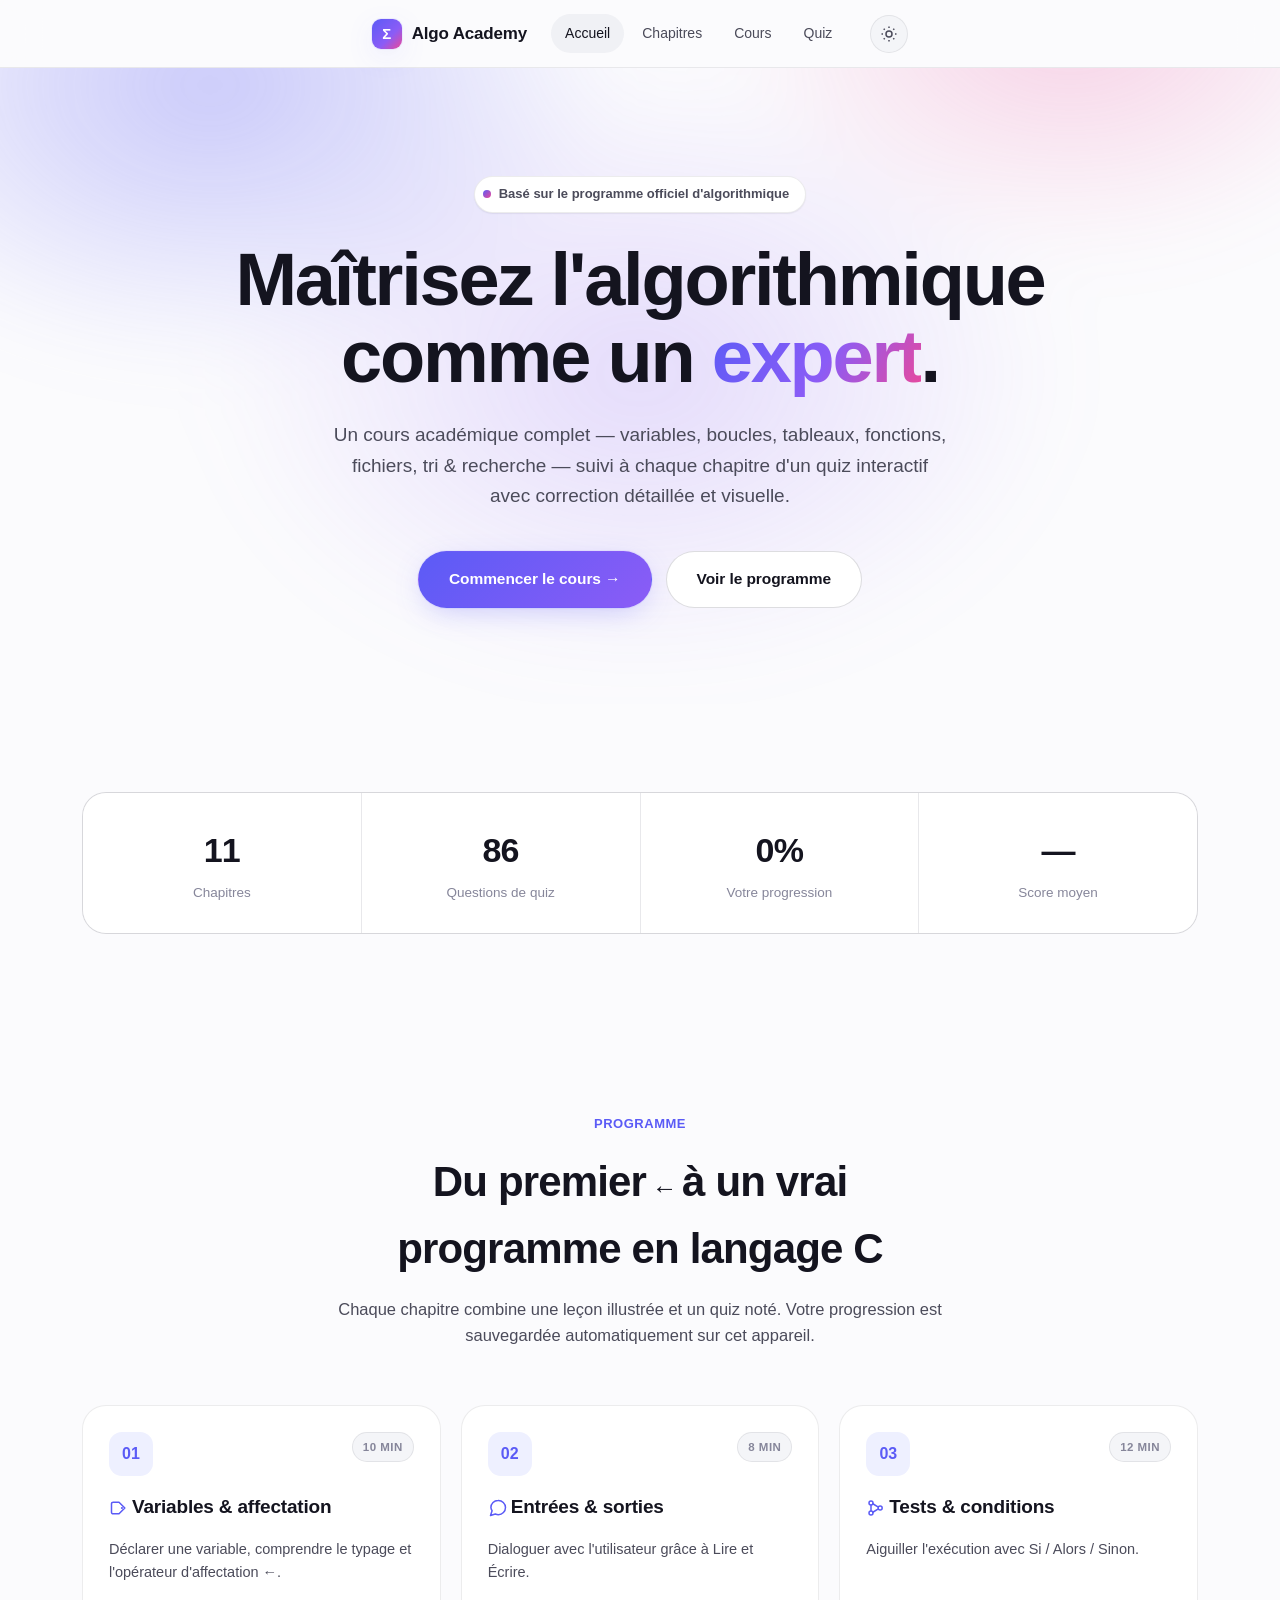
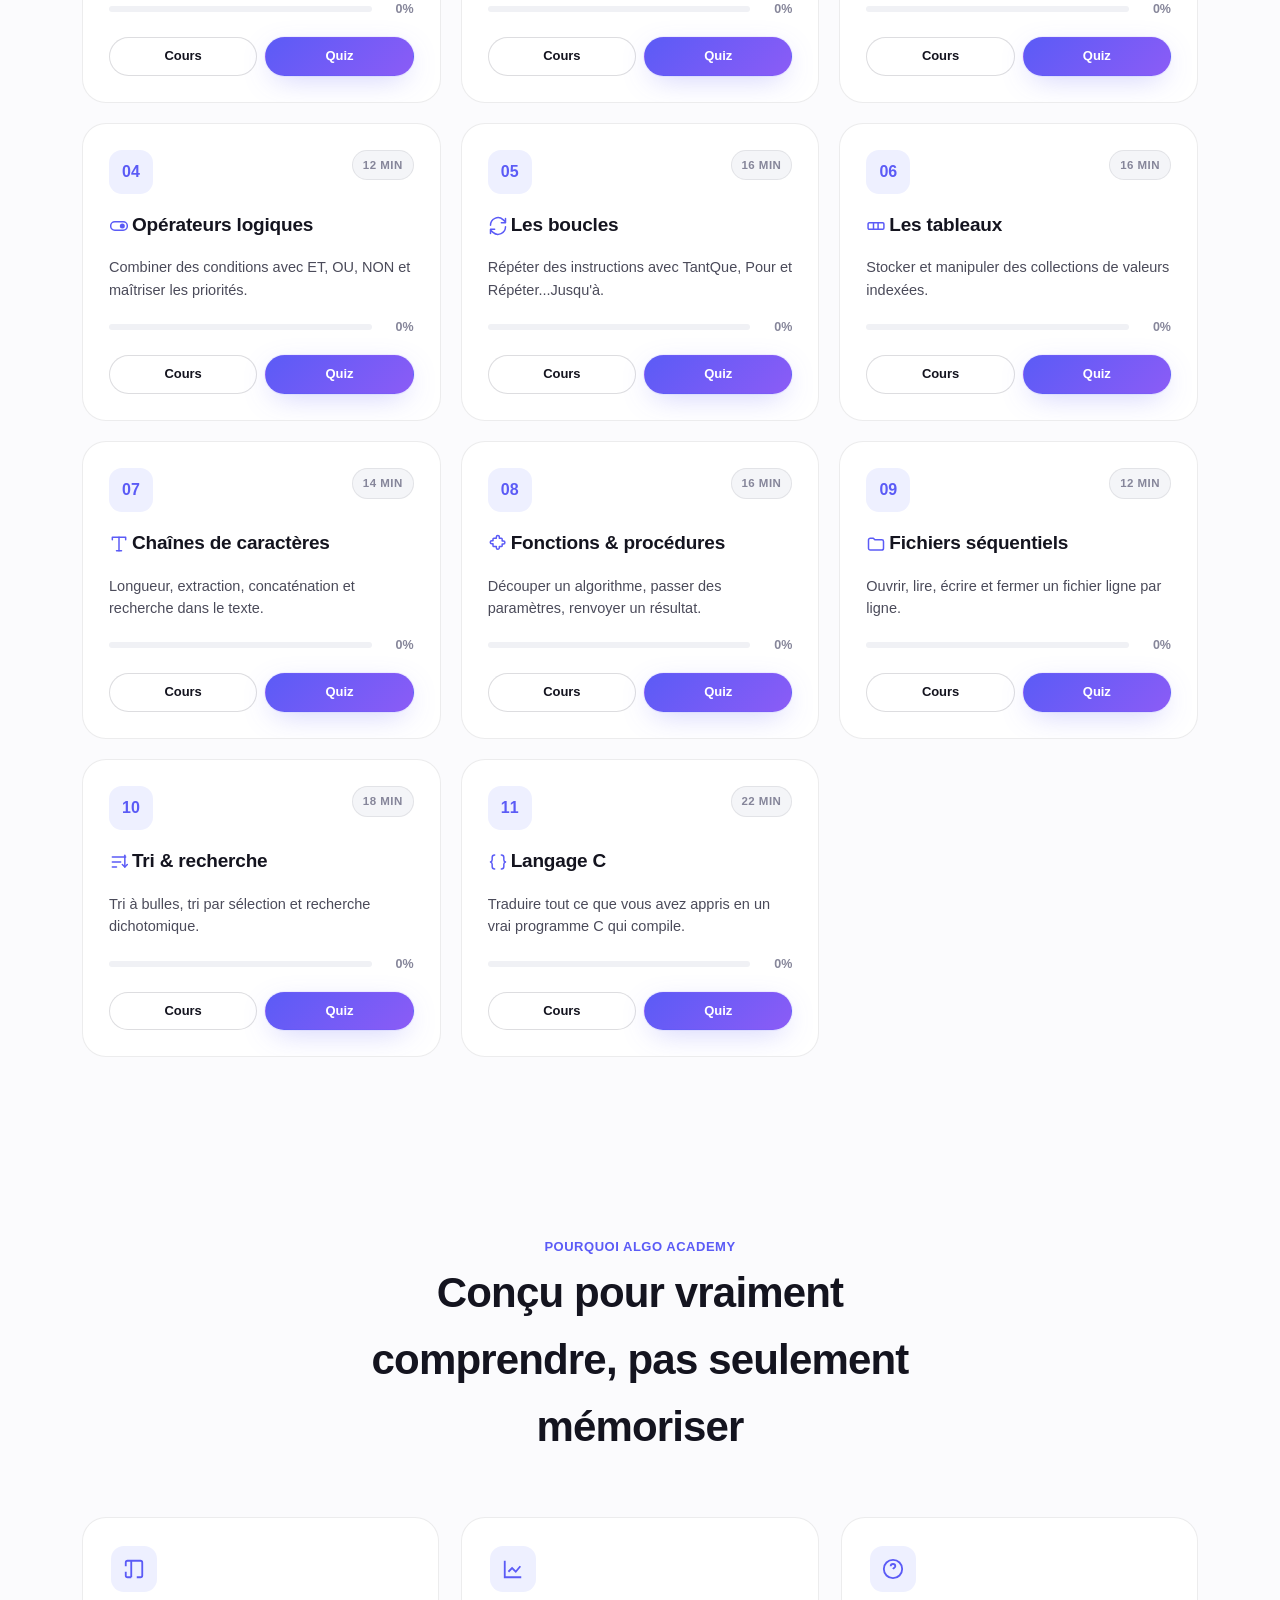
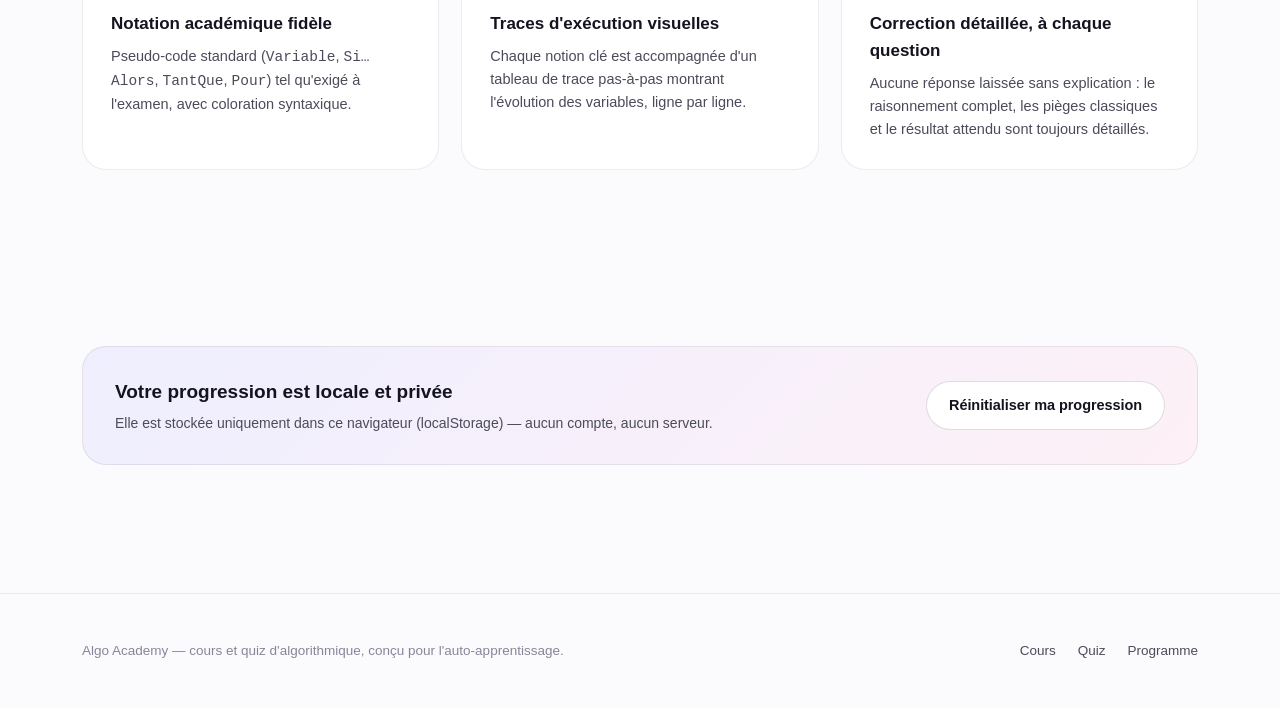
==== commit 43f27c1b: "fix new pages" ====
--- a/index.html
+++ b/index.html
@@ -48,7 +48,7 @@
   <section>
     <div class="container">
       <div class="stats-strip reveal">
-        <div class="stat-cell"><div class="num">10</div><div class="lbl">Chapitres</div></div>
+        <div class="stat-cell"><div class="num" id="stat-chapters">10</div><div class="lbl">Chapitres</div></div>
         <div class="stat-cell"><div class="num" id="stat-questions">77</div><div class="lbl">Questions de quiz</div></div>
         <div class="stat-cell"><div class="num" id="stat-progress">0%</div><div class="lbl">Votre progression</div></div>
         <div class="stat-cell"><div class="num" id="stat-avg">—</div><div class="lbl">Score moyen</div></div>
@@ -60,7 +60,7 @@
     <div class="container">
       <div class="section-head reveal">
         <span class="eyebrow">Programme</span>
-        <h2 style="margin-top:12px;">Dix chapitres, du premier <code class="inline" style="font-size:.6em;">←</code> à la recherche dichotomique</h2>
+        <h2 style="margin-top:12px;">Du premier <code class="inline" style="font-size:.6em;">←</code> à un vrai programme en langage C</h2>
         <p>Chaque chapitre combine une leçon illustrée et un quiz noté. Votre progression est sauvegardée automatiquement sur cet appareil.</p>
       </div>
       <div class="chapter-grid" id="chapter-grid"></div>
@@ -123,6 +123,7 @@
 <script>
   function renderChapterGrid() {
     const stats = Progress.overallStats(CHAPTERS_META);
+    document.getElementById("stat-chapters").textContent = CHAPTERS_META.length;
     document.getElementById("stat-questions").textContent = TOTAL_QUIZ_QUESTIONS;
     document.getElementById("stat-progress").textContent = stats.globalPct + "%";
     document.getElementById("stat-avg").textContent = stats.quizzesTaken ? stats.avgScore + "%" : "—";
--- a/css/style.css
+++ b/css/style.css
@@ -525,6 +525,18 @@
 table.trace-table tr:last-child td { border-bottom: none; }
 table.trace-table td.changed { color: var(--accent); font-weight: 700; background: var(--accent-soft); border-radius: 6px; }
 
+table.trace-table.data-table th, table.trace-table.data-table td { white-space: normal; text-align: left; }
+table.trace-table.data-table td.instr { font-family: var(--font-text); font-weight: 700; }
+
+/* translation blocks: pseudo-code <-> C, neutral (not good/bad) */
+.translate-grid { display: grid; grid-template-columns: 1fr auto 1fr; align-items: stretch; gap: 0; }
+.translate-card { border-radius: var(--radius-md); overflow: hidden; border: 1px solid var(--border-strong); background: var(--code-bg); }
+.translate-head { padding: 10px 16px; font-family: var(--font-mono); font-size: 11.5px; font-weight: 700; text-transform: uppercase; letter-spacing: .04em; color: #8b8b9a; background: color-mix(in srgb, var(--code-bg) 92%, #fff 8%); }
+.translate-card.c .translate-head { color: var(--accent-2); }
+pre.translate-body { margin: 0; padding: 16px 18px; overflow-x: auto; }
+pre.translate-body code { font-family: var(--font-mono); font-size: 12.5px; line-height: 1.7; color: var(--code-text); white-space: pre; }
+.translate-arrow { display: flex; align-items: center; justify-content: center; width: 40px; color: var(--text-tertiary); flex-shrink: 0; }
+
 /* diagram: array boxes */
 .array-diagram { display: flex; flex-wrap: wrap; gap: 0; }
 .array-cell {
@@ -708,6 +720,9 @@
   .feature-grid { grid-template-columns: 1fr; }
   .stats-strip { grid-template-columns: repeat(2, 1fr); }
   .compare-grid { grid-template-columns: 1fr; }
+  .translate-grid { grid-template-columns: 1fr; }
+  .translate-arrow { width: 100%; height: 30px; }
+  .translate-arrow svg { transform: rotate(90deg); }
   .main-nav { display: none; }
   .main-nav.mobile-open {
     display: flex; flex-direction: column; align-items: stretch; gap: 2px;
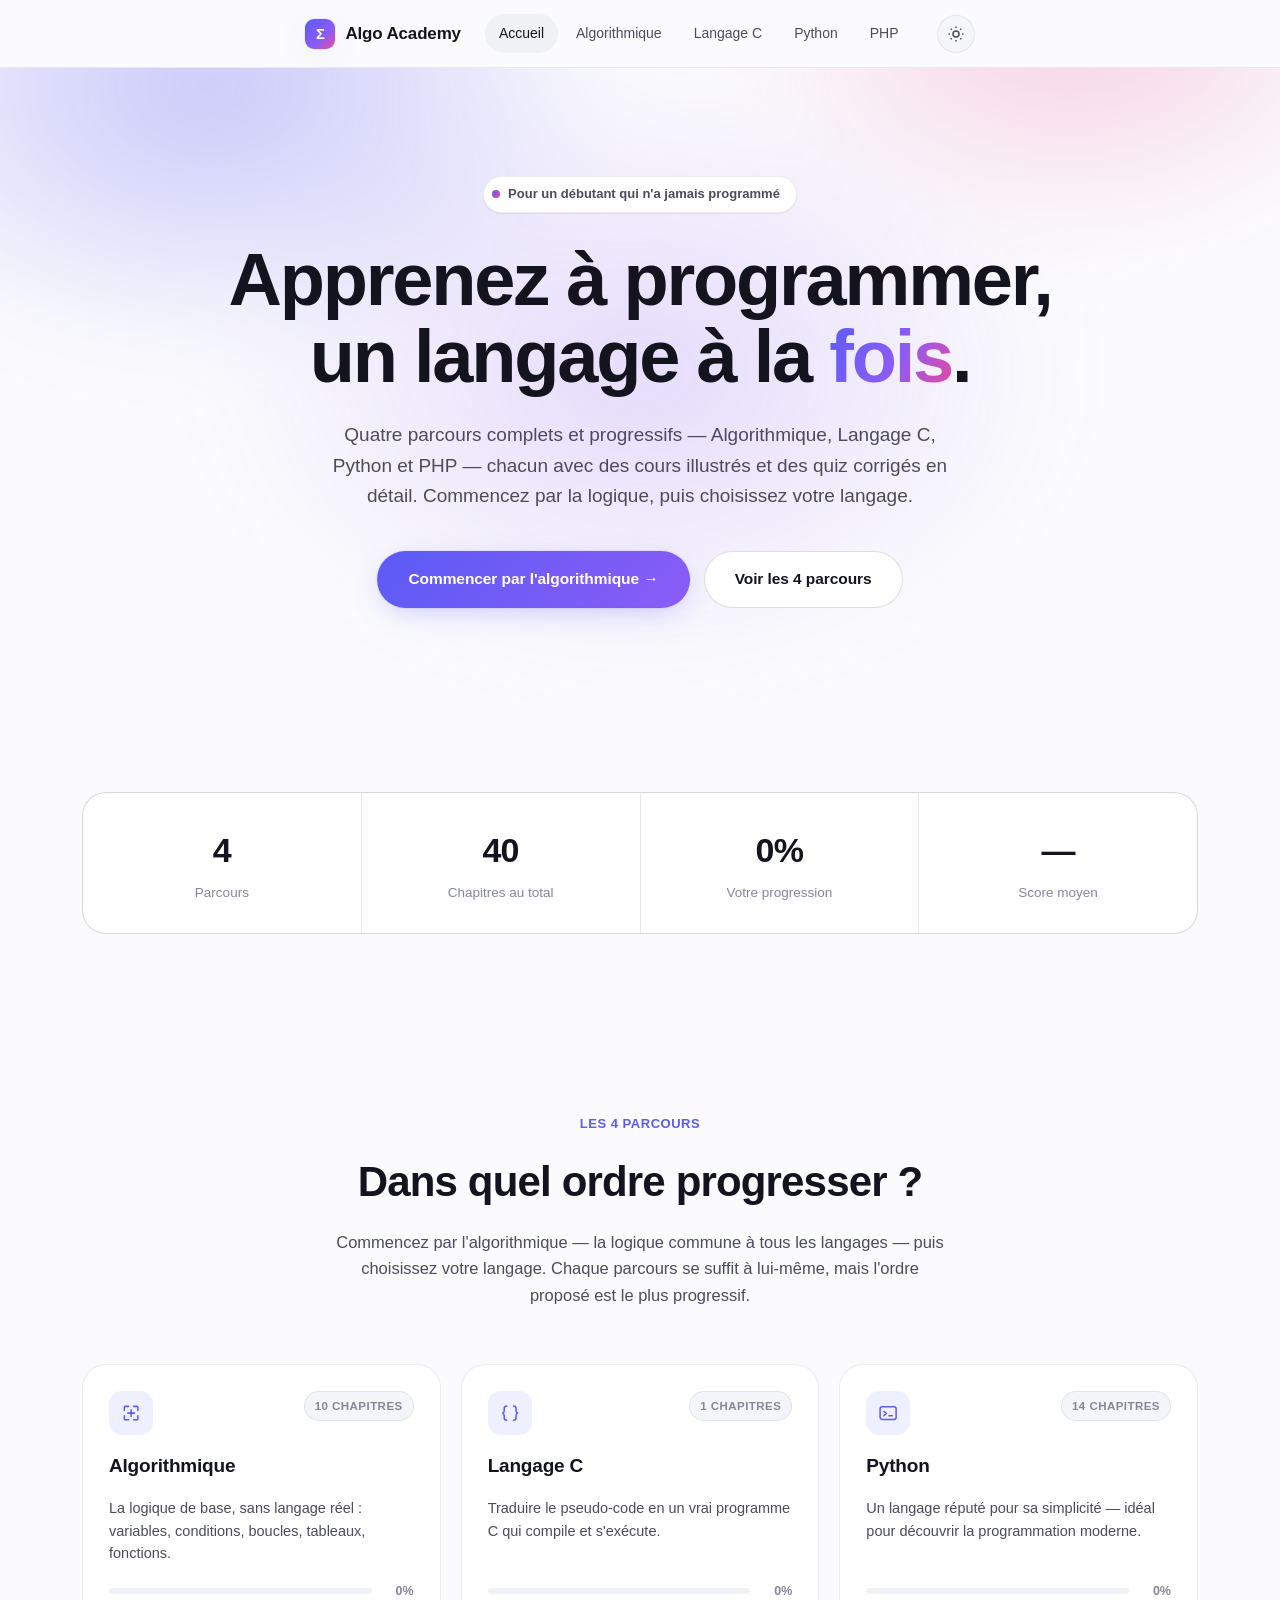
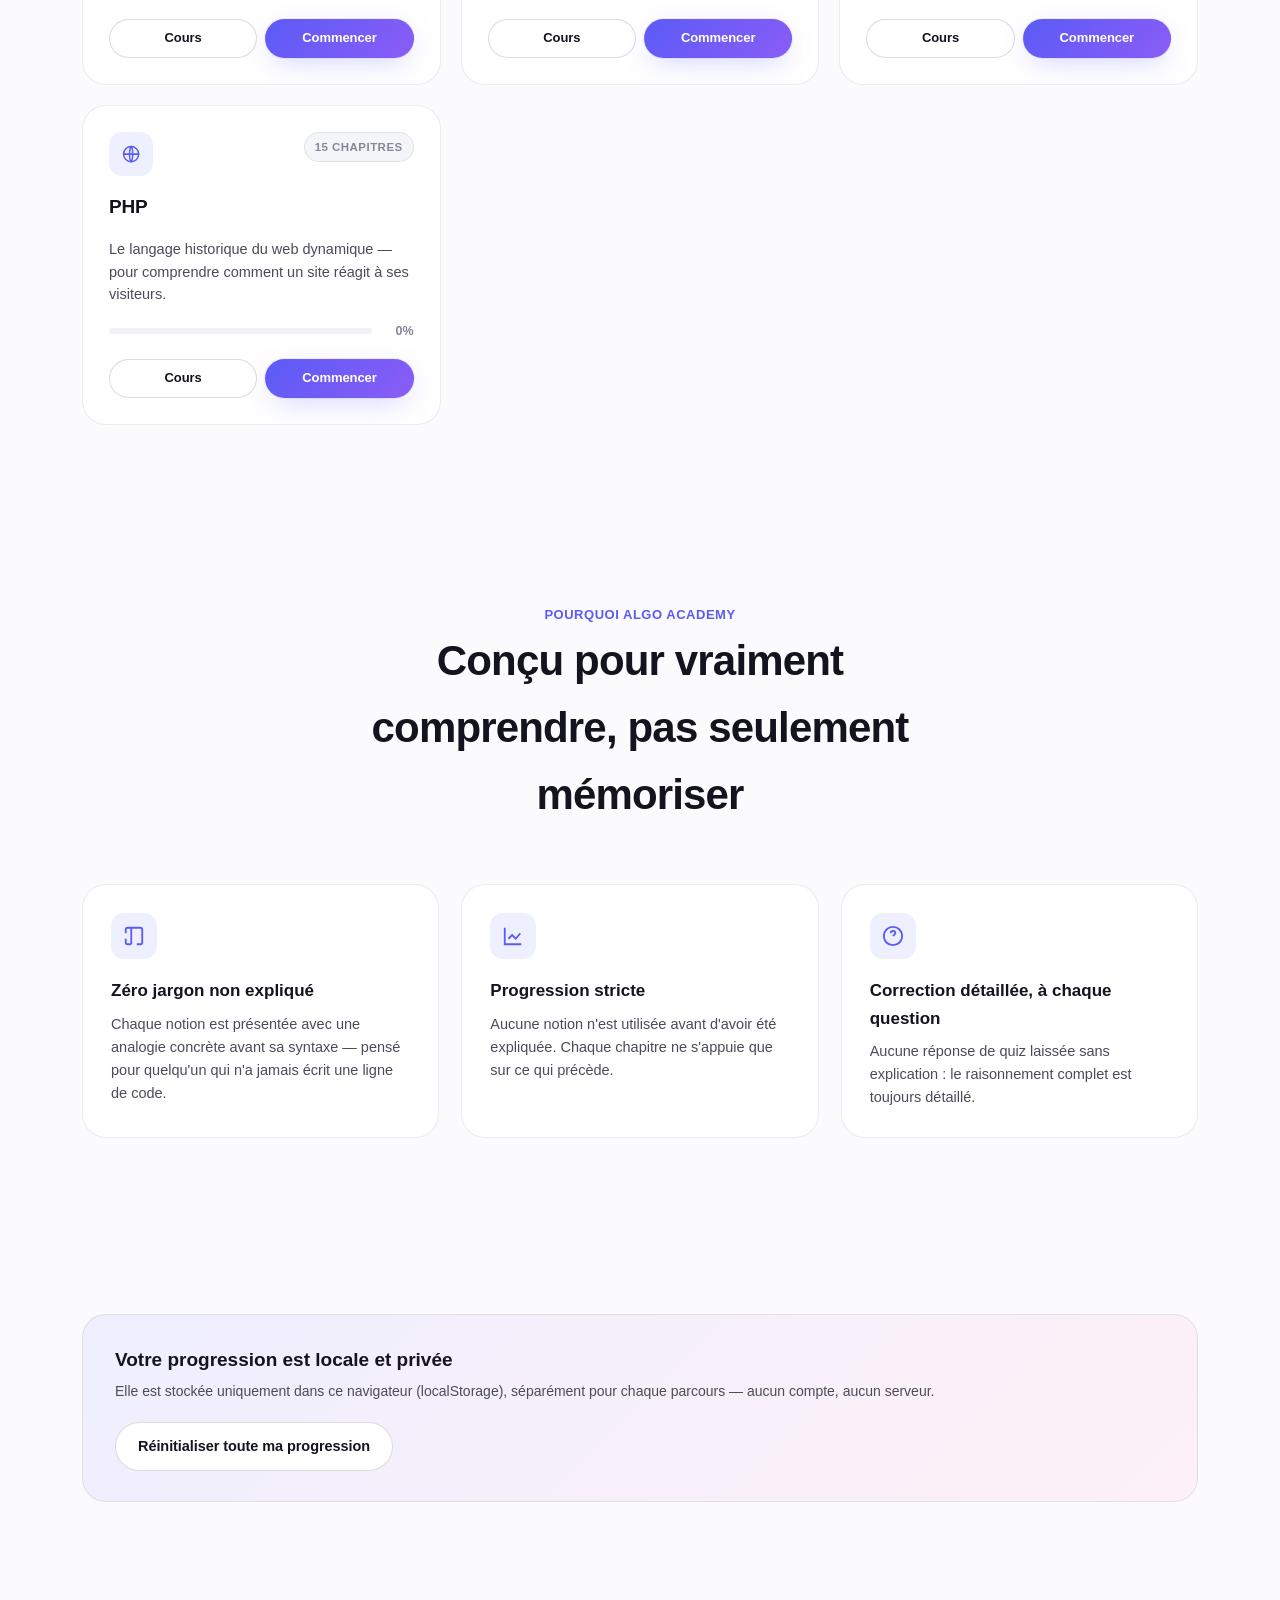
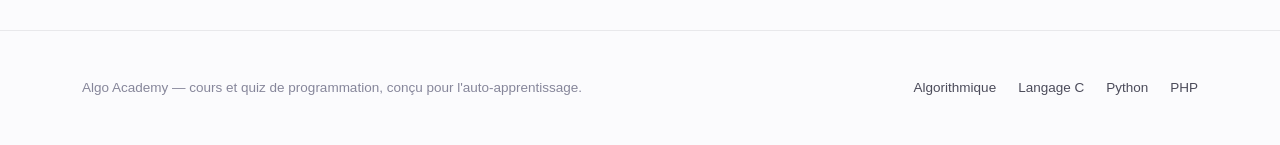
==== commit 6c1b705b: "fix new pages" ====
--- a/index.html
+++ b/index.html
@@ -3,8 +3,8 @@
 <head>
 <meta charset="UTF-8" />
 <meta name="viewport" content="width=device-width, initial-scale=1.0" />
-<title>Algo Academy — Cours &amp; quiz d'algorithmique</title>
-<meta name="description" content="Apprenez l'algorithmique de zéro : cours académique complet et quiz interactifs avec correction détaillée et visuelle." />
+<title>Algo Academy — Apprendre à programmer, de zéro</title>
+<meta name="description" content="Quatre parcours complets pour apprendre à programmer : Algorithmique, Langage C, Python et PHP. Cours illustrés et quiz interactifs pour grands débutants." />
 <link rel="icon" href="data:image/svg+xml,<svg xmlns=%22http://www.w3.org/2000/svg%22 viewBox=%220 0 100 100%22><text y=%22.9em%22 font-size=%2290%22>🧮</text></svg>" />
 <link rel="stylesheet" href="css/style.css" />
 </head>
@@ -14,10 +14,11 @@
   <div class="container">
     <a href="index.html" class="brand"><span class="brand-mark">Σ</span> Algo&nbsp;Academy</a>
     <nav class="main-nav">
-      <a href="index.html" data-nav="index.html">Accueil</a>
-      <a href="index.html#chapitres">Chapitres</a>
-      <a href="cours.html" data-nav="cours.html">Cours</a>
-      <a href="quiz.html" data-nav="quiz.html">Quiz</a>
+      <a href="index.html" data-module="accueil">Accueil</a>
+      <a href="algorithmique/cours.html" data-module="algorithmique">Algorithmique</a>
+      <a href="langage-c/cours.html" data-module="langage-c">Langage C</a>
+      <a href="python/cours.html" data-module="python">Python</a>
+      <a href="php/cours.html" data-module="php">PHP</a>
     </nav>
     <div class="header-actions">
       <button class="icon-btn theme-toggle" aria-label="Basculer le thème">
@@ -35,12 +36,12 @@
   <section class="hero">
     <div class="hero-glow"></div>
     <div class="container">
-      <div class="hero-badge"><span class="dot"></span> Basé sur le programme officiel d'algorithmique</div>
-      <h1>Maîtrisez l'algorithmique<br class="hide-mobile"> comme un <span class="gradient-text">expert</span>.</h1>
-      <p class="lead">Un cours académique complet — variables, boucles, tableaux, fonctions, fichiers, tri &amp; recherche — suivi à chaque chapitre d'un quiz interactif avec correction détaillée et visuelle.</p>
+      <div class="hero-badge"><span class="dot"></span> Pour un débutant qui n'a jamais programmé</div>
+      <h1>Apprenez à programmer,<br class="hide-mobile"> un langage à la <span class="gradient-text">fois</span>.</h1>
+      <p class="lead">Quatre parcours complets et progressifs — Algorithmique, Langage C, Python et PHP — chacun avec des cours illustrés et des quiz corrigés en détail. Commencez par la logique, puis choisissez votre langage.</p>
       <div class="hero-actions">
-        <a href="cours.html?ch=01" class="btn btn-primary btn-lg">Commencer le cours →</a>
-        <a href="#chapitres" class="btn btn-secondary btn-lg">Voir le programme</a>
+        <a href="algorithmique/cours.html?ch=01" class="btn btn-primary btn-lg">Commencer par l'algorithmique →</a>
+        <a href="#modules" class="btn btn-secondary btn-lg">Voir les 4 parcours</a>
       </div>
     </div>
   </section>
@@ -48,22 +49,22 @@
   <section>
     <div class="container">
       <div class="stats-strip reveal">
-        <div class="stat-cell"><div class="num" id="stat-chapters">10</div><div class="lbl">Chapitres</div></div>
-        <div class="stat-cell"><div class="num" id="stat-questions">77</div><div class="lbl">Questions de quiz</div></div>
+        <div class="stat-cell"><div class="num" id="stat-modules">4</div><div class="lbl">Parcours</div></div>
+        <div class="stat-cell"><div class="num" id="stat-chapters">—</div><div class="lbl">Chapitres au total</div></div>
         <div class="stat-cell"><div class="num" id="stat-progress">0%</div><div class="lbl">Votre progression</div></div>
         <div class="stat-cell"><div class="num" id="stat-avg">—</div><div class="lbl">Score moyen</div></div>
       </div>
     </div>
   </section>
 
-  <section id="chapitres">
+  <section id="modules">
     <div class="container">
       <div class="section-head reveal">
-        <span class="eyebrow">Programme</span>
-        <h2 style="margin-top:12px;">Du premier <code class="inline" style="font-size:.6em;">←</code> à un vrai programme en langage C</h2>
-        <p>Chaque chapitre combine une leçon illustrée et un quiz noté. Votre progression est sauvegardée automatiquement sur cet appareil.</p>
-      </div>
-      <div class="chapter-grid" id="chapter-grid"></div>
+        <span class="eyebrow">Les 4 parcours</span>
+        <h2 style="margin-top:12px;">Dans quel ordre progresser ?</h2>
+        <p>Commencez par l'algorithmique — la logique commune à tous les langages — puis choisissez votre langage. Chaque parcours se suffit à lui-même, mais l'ordre proposé est le plus progressif.</p>
+      </div>
+      <div class="chapter-grid" id="module-grid"></div>
     </div>
   </section>
 
@@ -76,18 +77,18 @@
       <div class="feature-grid reveal">
         <div class="feature-card">
           <div class="feature-icon"><svg viewBox="0 0 24 24" fill="none" stroke="currentColor" stroke-width="2"><path d="M9 3H5a2 2 0 0 0-2 2v4m6-6h10a2 2 0 0 1 2 2v4M9 3v18M3 15v4a2 2 0 0 0 2 2h4M21 9v10a2 2 0 0 1-2 2h-4"/></svg></div>
-          <h3>Notation académique fidèle</h3>
-          <p>Pseudo-code standard (<code class="inline">Variable</code>, <code class="inline">Si…Alors</code>, <code class="inline">TantQue</code>, <code class="inline">Pour</code>) tel qu'exigé à l'examen, avec coloration syntaxique.</p>
+          <h3>Zéro jargon non expliqué</h3>
+          <p>Chaque notion est présentée avec une analogie concrète avant sa syntaxe — pensé pour quelqu'un qui n'a jamais écrit une ligne de code.</p>
         </div>
         <div class="feature-card">
           <div class="feature-icon"><svg viewBox="0 0 24 24" fill="none" stroke="currentColor" stroke-width="2"><path d="M3 3v18h18M7 15l4-4 4 4 5-6"/></svg></div>
-          <h3>Traces d'exécution visuelles</h3>
-          <p>Chaque notion clé est accompagnée d'un tableau de trace pas-à-pas montrant l'évolution des variables, ligne par ligne.</p>
+          <h3>Progression stricte</h3>
+          <p>Aucune notion n'est utilisée avant d'avoir été expliquée. Chaque chapitre ne s'appuie que sur ce qui précède.</p>
         </div>
         <div class="feature-card">
           <div class="feature-icon"><svg viewBox="0 0 24 24" fill="none" stroke="currentColor" stroke-width="2"><circle cx="12" cy="12" r="10"/><path d="M9.5 9a2.5 2.5 0 0 1 5 0c0 1.5-2 2-2.5 3M12 17h.01"/></svg></div>
           <h3>Correction détaillée, à chaque question</h3>
-          <p>Aucune réponse laissée sans explication : le raisonnement complet, les pièges classiques et le résultat attendu sont toujours détaillés.</p>
+          <p>Aucune réponse de quiz laissée sans explication : le raisonnement complet est toujours détaillé.</p>
         </div>
       </div>
     </div>
@@ -98,9 +99,9 @@
       <div class="chapter-cta reveal" style="margin-top:0;">
         <div>
           <h3>Votre progression est locale et privée</h3>
-          <p>Elle est stockée uniquement dans ce navigateur (localStorage) — aucun compte, aucun serveur.</p>
-        </div>
-        <button class="btn btn-secondary" id="reset-progress-btn">Réinitialiser ma progression</button>
+          <p>Elle est stockée uniquement dans ce navigateur (localStorage), séparément pour chaque parcours — aucun compte, aucun serveur.</p>
+        </div>
+        <button class="btn btn-secondary" id="reset-progress-btn">Réinitialiser toute ma progression</button>
       </div>
     </div>
   </section>
@@ -108,62 +109,100 @@
 
 <footer class="site-footer">
   <div class="container">
-    <p>Algo Academy — cours et quiz d'algorithmique, conçu pour l'auto-apprentissage.</p>
+    <p>Algo Academy — cours et quiz de programmation, conçu pour l'auto-apprentissage.</p>
     <div class="footer-links">
-      <a href="cours.html?ch=01">Cours</a>
-      <a href="quiz.html?ch=01">Quiz</a>
-      <a href="#chapitres">Programme</a>
+      <a href="algorithmique/cours.html">Algorithmique</a>
+      <a href="langage-c/cours.html">Langage C</a>
+      <a href="python/cours.html">Python</a>
+      <a href="php/cours.html">PHP</a>
     </div>
   </div>
 </footer>
 
-<script src="data/meta.js"></script>
 <script src="js/progress.js"></script>
 <script src="js/app.js"></script>
+<script src="algorithmique/data/meta.js"></script>
+<script src="langage-c/data/meta.js"></script>
+<script src="python/data/meta.js"></script>
+<script src="php/data/meta.js"></script>
 <script>
-  function renderChapterGrid() {
-    const stats = Progress.overallStats(CHAPTERS_META);
-    document.getElementById("stat-chapters").textContent = CHAPTERS_META.length;
-    document.getElementById("stat-questions").textContent = TOTAL_QUIZ_QUESTIONS;
-    document.getElementById("stat-progress").textContent = stats.globalPct + "%";
-    document.getElementById("stat-avg").textContent = stats.quizzesTaken ? stats.avgScore + "%" : "—";
-
-    const grid = document.getElementById("chapter-grid");
-    grid.innerHTML = CHAPTERS_META.map((c) => {
-      const pct = Progress.chapterProgress(c.id);
-      const done = pct >= 100;
-      const quiz = Progress.quizResult(c.id);
-      return `
-      <div class="chapter-card reveal ${done ? "done" : ""}">
-        <div class="chapter-card-top">
-          <div class="chapter-num">${done ? "✓" : c.id}</div>
-          <div class="chapter-badge ${done ? "done" : ""}">${done ? "Terminé" : c.minutes + " min"}</div>
-        </div>
-        <h3><span class="chapter-icon">${c.icon}</span>${c.title}</h3>
-        <p>${c.short}</p>
-        <div class="chapter-progress">
-          <div class="progress-track"><div class="progress-fill" style="width:${pct}%"></div></div>
-          <div class="progress-pct">${pct}%</div>
-        </div>
-        <div class="chapter-card-actions">
-          <a class="btn btn-secondary btn-sm" href="cours.html?ch=${c.id}">Cours</a>
-          <a class="btn btn-primary btn-sm" href="quiz.html?ch=${c.id}">${quiz ? "Refaire le quiz" : "Quiz"}</a>
-        </div>
-      </div>`;
-    }).join("");
-
-    document.querySelectorAll(".chapter-card.reveal").forEach((el) => el.classList.add("in-view"));
+  const MODULES = [
+    {
+      id: "algorithmique",
+      name: "Algorithmique",
+      tagline: "La logique de base, sans langage réel : variables, conditions, boucles, tableaux, fonctions.",
+      path: "algorithmique/",
+      icon: `<svg viewBox="0 0 24 24" fill="none" stroke="currentColor" stroke-width="1.8" stroke-linecap="round" stroke-linejoin="round"><path d="M9 4H5a1 1 0 0 0-1 1v4M15 4h4a1 1 0 0 1 1 1v4M9 20H5a1 1 0 0 1-1-1v-4M15 20h4a1 1 0 0 0 1-1v-4"/><path d="M8 12h8M12 8v8"/></svg>`,
+    },
+    {
+      id: "langage-c",
+      name: "Langage C",
+      tagline: "Traduire le pseudo-code en un vrai programme C qui compile et s'exécute.",
+      path: "langage-c/",
+      icon: `<svg viewBox="0 0 24 24" fill="none" stroke="currentColor" stroke-width="1.8" stroke-linecap="round" stroke-linejoin="round"><path d="M8 3.5c-2 0-3 1-3 3v2.7c0 1.2-.6 2.3-2 2.8 1.4.5 2 1.6 2 2.8v2.7c0 2 1 3 3 3M16 3.5c2 0 3 1 3 3v2.7c0 1.2.6 2.3 2 2.8-1.4.5-2 1.6-2 2.8v2.7c0 2-1 3-3 3"/></svg>`,
+    },
+    {
+      id: "python",
+      name: "Python",
+      tagline: "Un langage réputé pour sa simplicité — idéal pour découvrir la programmation moderne.",
+      path: "python/",
+      icon: `<svg viewBox="0 0 24 24" fill="none" stroke="currentColor" stroke-width="1.8" stroke-linecap="round" stroke-linejoin="round"><rect x="2.5" y="4.5" width="19" height="15" rx="2.5"/><path d="m7 10 3 2.5L7 15M13 15h4"/></svg>`,
+    },
+    {
+      id: "php",
+      name: "PHP",
+      tagline: "Le langage historique du web dynamique — pour comprendre comment un site réagit à ses visiteurs.",
+      path: "php/",
+      icon: `<svg viewBox="0 0 24 24" fill="none" stroke="currentColor" stroke-width="1.8" stroke-linecap="round" stroke-linejoin="round"><circle cx="12" cy="12" r="9"/><path d="M3 12h18M12 3c2.5 2.5 2.5 15.5 0 18M12 3c-2.5 2.5-2.5 15.5 0 18"/></svg>`,
+    },
+  ];
+
+  function renderModuleGrid() {
+    const modulesWithMeta = MODULES.map((m) => ({ ...m, meta: window.MODULE_CHAPTERS[m.id] }));
+
+    const totalChapters = modulesWithMeta.reduce((s, m) => s + m.meta.length, 0);
+    document.getElementById("stat-chapters").textContent = totalChapters;
+
+    const g = Progress.globalStats(modulesWithMeta.map((m) => ({ id: m.id, meta: m.meta })));
+    document.getElementById("stat-progress").textContent = g.globalPct + "%";
+    document.getElementById("stat-avg").textContent = g.quizzesTaken ? g.avgScore + "%" : "—";
+
+    const grid = document.getElementById("module-grid");
+    grid.innerHTML = modulesWithMeta
+      .map((m) => {
+        const stats = Progress.overallStats(m.id, m.meta);
+        const done = stats.globalPct >= 100;
+        const started = stats.chaptersRead > 0 || stats.quizzesTaken > 0;
+        return `
+        <div class="chapter-card reveal in-view ${done ? "done" : ""}">
+          <div class="chapter-card-top">
+            <div class="chapter-num">${done ? "✓" : m.icon}</div>
+            <div class="chapter-badge ${done ? "done" : ""}">${done ? "Terminé" : m.meta.length + " chapitres"}</div>
+          </div>
+          <h3>${m.name}</h3>
+          <p>${m.tagline}</p>
+          <div class="chapter-progress">
+            <div class="progress-track"><div class="progress-fill" style="width:${stats.globalPct}%"></div></div>
+            <div class="progress-pct">${stats.globalPct}%</div>
+          </div>
+          <div class="chapter-card-actions">
+            <a class="btn btn-secondary btn-sm" href="${m.path}cours.html">Cours</a>
+            <a class="btn btn-primary btn-sm" href="${m.path}quiz.html">${started ? "Continuer" : "Commencer"}</a>
+          </div>
+        </div>`;
+      })
+      .join("");
   }
 
   document.getElementById("reset-progress-btn").addEventListener("click", () => {
-    if (confirm("Réinitialiser toute votre progression sur cet appareil ?")) {
+    if (confirm("Réinitialiser la progression de TOUS les parcours sur cet appareil ?")) {
       Progress.reset();
-      renderChapterGrid();
+      renderModuleGrid();
       showToast("Progression réinitialisée");
     }
   });
 
-  renderChapterGrid();
+  renderModuleGrid();
 </script>
 </body>
 </html>
--- a/css/style.css
+++ b/css/style.css
@@ -704,6 +704,21 @@
 .quiz-intro-stats div { text-align: center; }
 .quiz-intro-stats .n { font-family: var(--font-display); font-weight: 800; font-size: 24px; }
 .quiz-intro-stats .l { font-size: 12.5px; color: var(--text-tertiary); }
+
+/* ==========================================================================
+   Visionneuse PDF (pdf.html, modules Python / PHP)
+   ========================================================================== */
+.pdf-page { max-width: 1100px; margin: 0 auto; padding: 44px 24px 100px; }
+.pdf-page-head { display: flex; align-items: flex-start; justify-content: space-between; gap: 20px; flex-wrap: wrap; margin-bottom: 28px; }
+.pdf-page-head h1 { font-family: var(--font-display); font-size: clamp(24px, 3.4vw, 32px); font-weight: 750; letter-spacing: -0.02em; margin-bottom: 8px; }
+.pdf-page-head p { color: var(--text-secondary); font-size: 15px; max-width: 60ch; }
+.pdf-page-actions { display: flex; gap: 10px; flex-shrink: 0; }
+.pdf-viewer-frame {
+  width: 100%; height: 82vh; min-height: 480px; border-radius: var(--radius-lg);
+  border: 1px solid var(--border-strong); box-shadow: var(--shadow-md); background: var(--bg-soft);
+}
+.pdf-viewer-note { margin-top: 14px; font-size: 13.5px; color: var(--text-tertiary); text-align: center; }
+.pdf-viewer-note a { color: var(--accent); font-weight: 600; }
 
 /* toast */
 .toast { position: fixed; bottom: 26px; left: 50%; transform: translateX(-50%) translateY(20px); opacity: 0; pointer-events: none; z-index: 400; background: var(--text-primary); color: var(--bg); padding: 12px 20px; border-radius: var(--radius-pill); font-size: 13.5px; font-weight: 600; box-shadow: var(--shadow-lg); transition: all .3s var(--ease-spring); }
